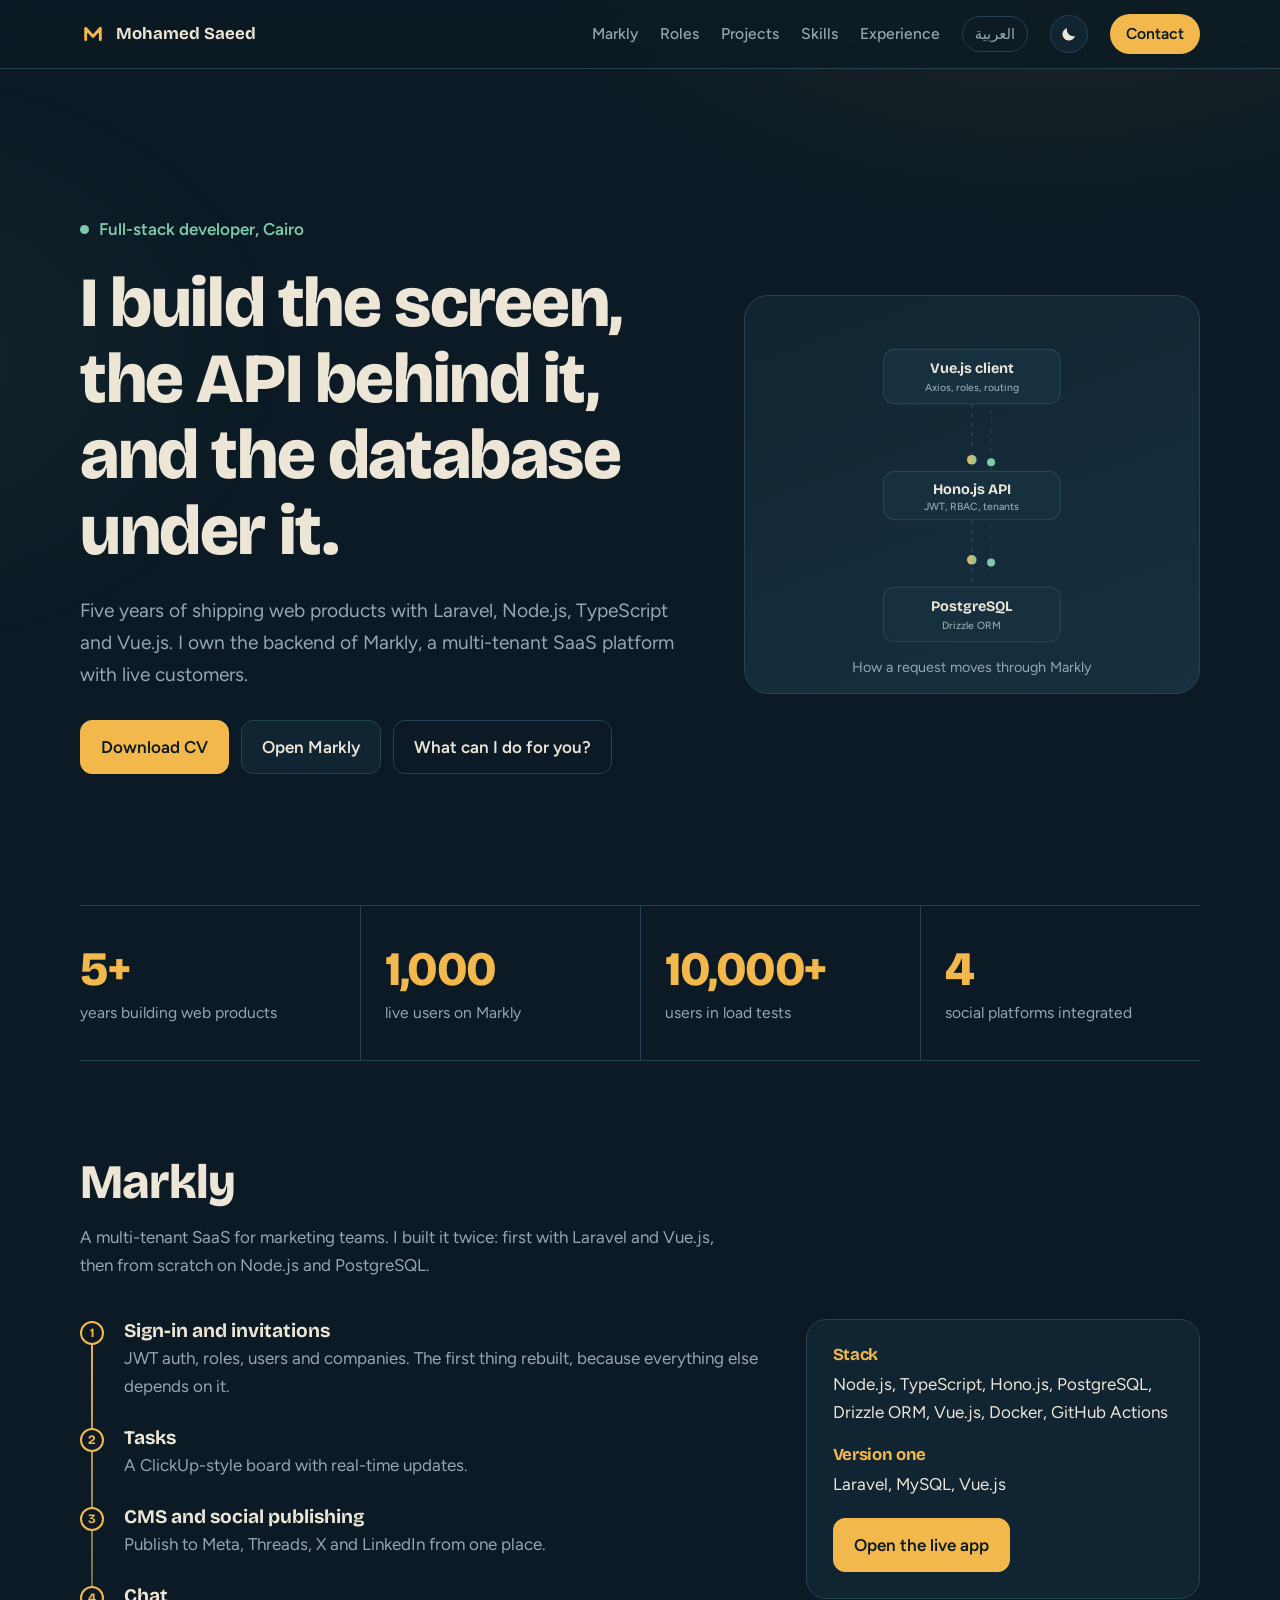
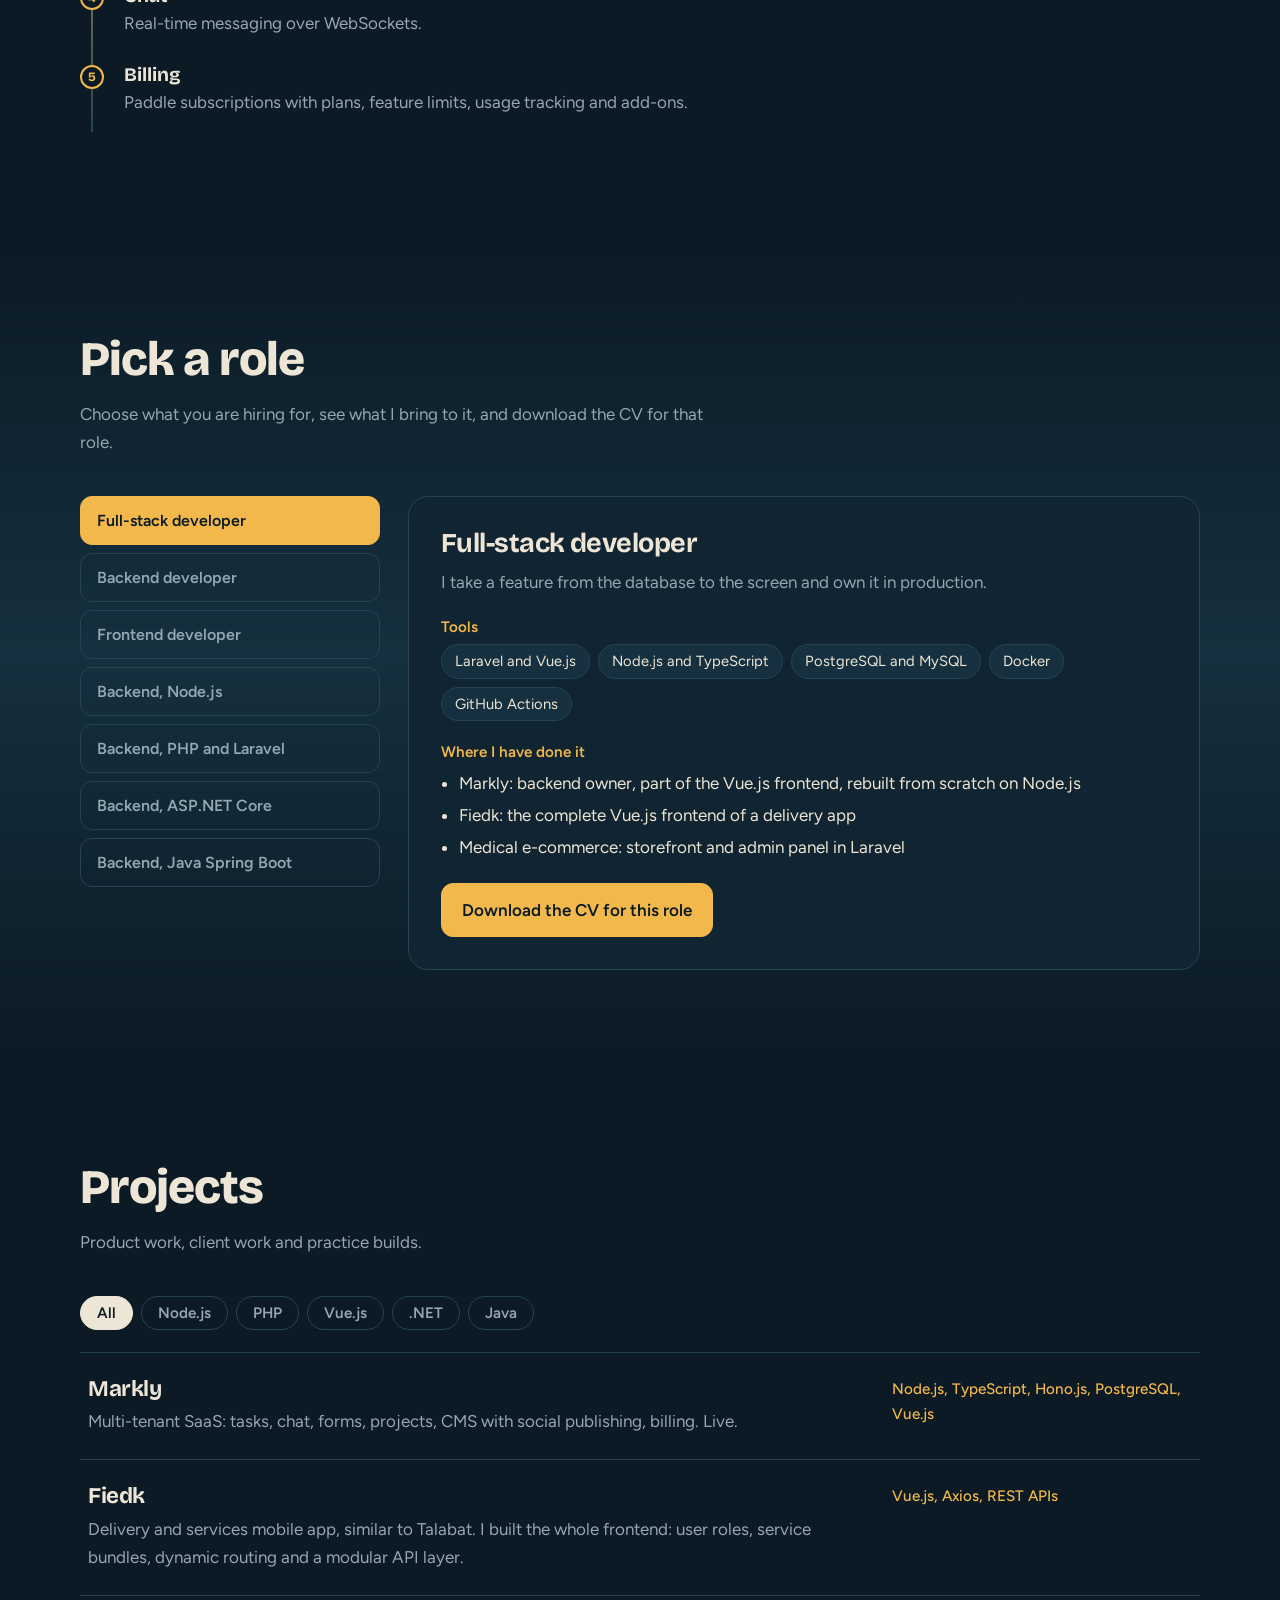
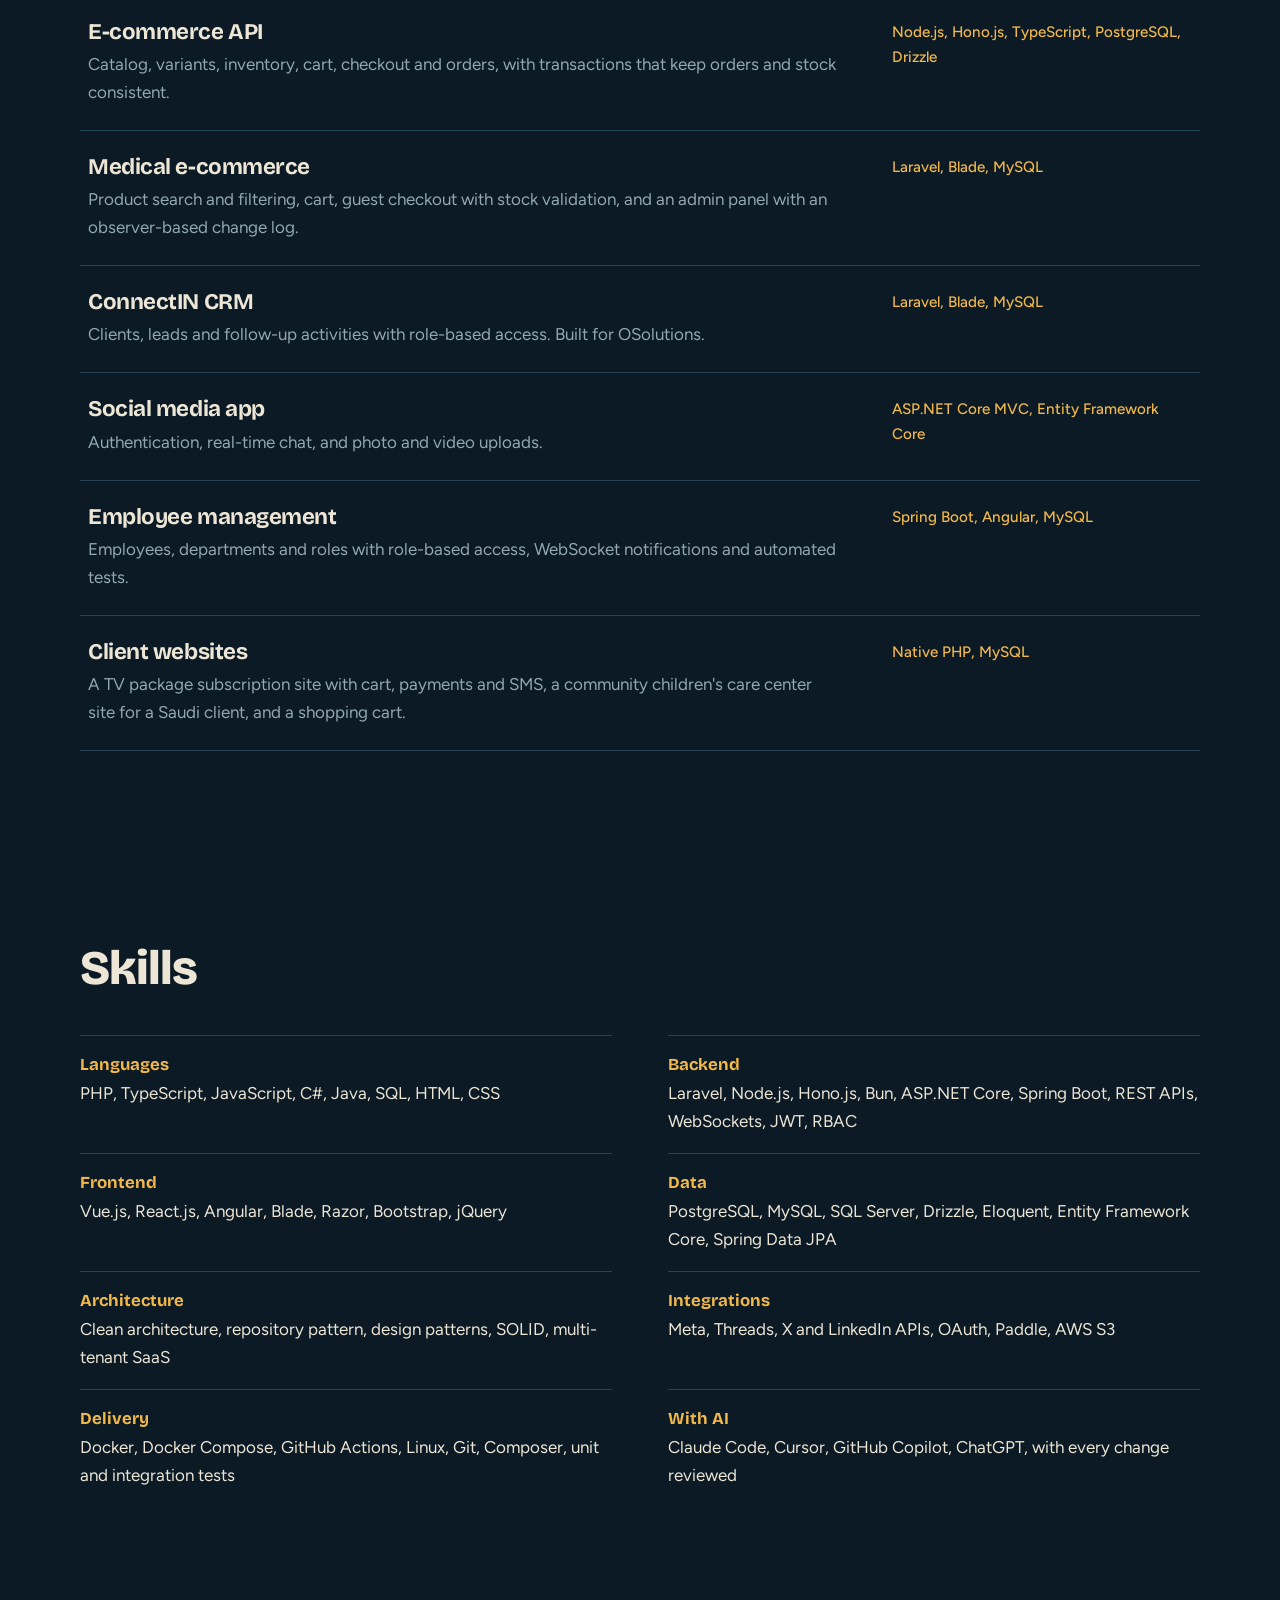
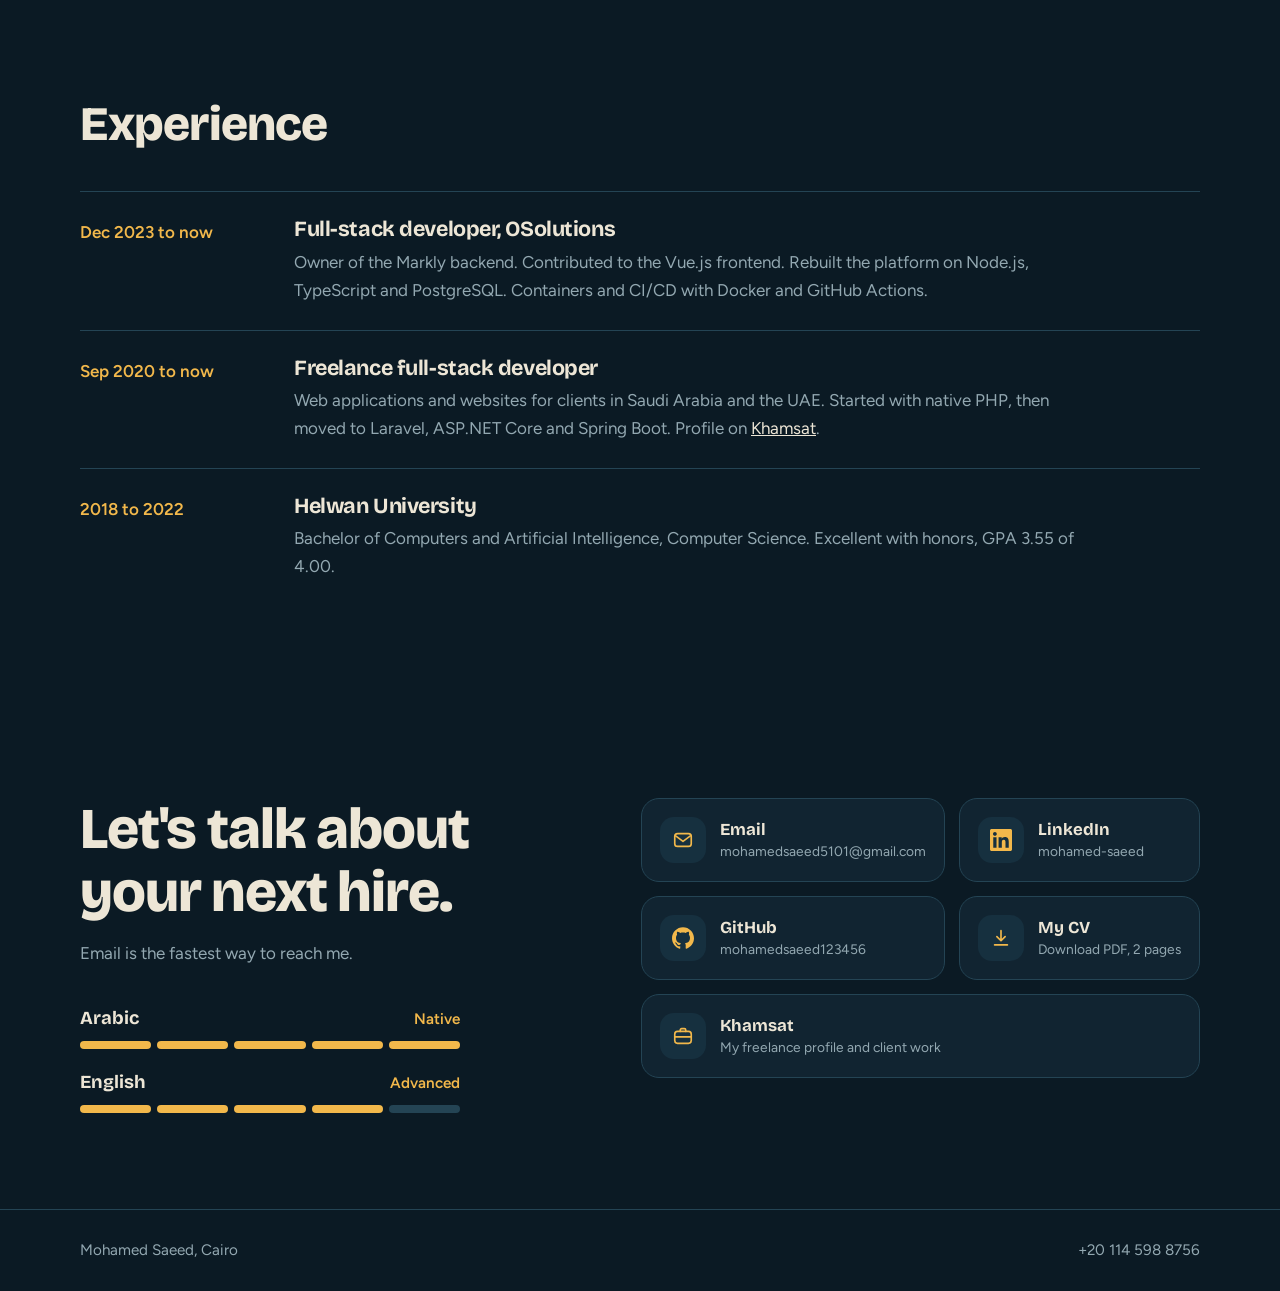
==== index.html @ f1521db2 "Portfolio v3: Arabic version and sectioned source" ====
<!DOCTYPE html>
<html lang="en" dir="ltr">
<head>
  <meta charset="utf-8">
  <meta name="viewport" content="width=device-width, initial-scale=1">
  <title>Mohamed Saeed | Full-Stack Developer</title>
  <meta name="description" content="Mohamed Saeed is a full-stack developer in Cairo building SaaS platforms and APIs with Laravel, Node.js, TypeScript, Vue.js, ASP.NET Core and Spring Boot.">
  <meta name="theme-color" content="#0B1A24">
  <link rel="canonical" href="https://mohamedsaeed123456.github.io/">
  <link rel="alternate" hreflang="en" href="https://mohamedsaeed123456.github.io/">
  <link rel="alternate" hreflang="ar" href="https://mohamedsaeed123456.github.io/ar/">
  <link rel="alternate" hreflang="x-default" href="https://mohamedsaeed123456.github.io/">
  <meta property="og:title" content="Mohamed Saeed | Full-Stack Developer">
  <meta property="og:description" content="Full-stack developer building SaaS platforms and APIs. Owner of the Markly backend.">
  <meta property="og:type" content="website">
  <meta property="og:url" content="https://mohamedsaeed123456.github.io/">
  <meta property="og:locale" content="en_US">
  <script>
    (function(){try{var t=localStorage.getItem('theme');if(t!=='light'&&t!=='dark'){t='dark'}document.documentElement.setAttribute('data-theme',t)}catch(e){document.documentElement.setAttribute('data-theme','dark')}})();
  </script>
  <link rel="icon" href="assets/favicon.svg" type="image/svg+xml">
  <link rel="preconnect" href="https://fonts.googleapis.com">
  <link rel="preconnect" href="https://fonts.gstatic.com" crossorigin>
  <link href="https://fonts.googleapis.com/css2?family=Bricolage+Grotesque:opsz,wght@12..96,500;12..96,700;12..96,800&amp;family=Figtree:wght@400;500;600&amp;display=swap" rel="stylesheet">
  <link rel="stylesheet" href="assets/site.css">
</head>
<body>
  <a class="skip" href="#main">Skip to content</a>
  <header class="bar">
    <a class="brand" href="#top" aria-label="Mohamed Saeed, home">
      <svg viewBox="0 0 64 64" width="26" height="26" aria-hidden="true"><path d="M14 46V18l18 20 18-20v28" fill="none" stroke="currentColor" stroke-width="7" stroke-linecap="round" stroke-linejoin="round"/></svg>
      <span>Mohamed Saeed</span>
    </a>
    <nav aria-label="Main">
      <a href="#markly">Markly</a>
      <a href="#roles">Roles</a>
      <a href="#projects">Projects</a>
      <a href="#skills">Skills</a>
      <a href="#experience">Experience</a>
      <a class="lang-switch" href="ar/" hreflang="ar" lang="ar" title="Read this page in Arabic">العربية</a>
      <button class="theme" id="theme" type="button" aria-label="Switch to light theme" title="Switch theme" data-label-light="Switch to light theme" data-label-dark="Switch to dark theme">
        <svg class="i-moon" viewBox="0 0 24 24" width="18" height="18" aria-hidden="true"><path d="M20 14.5A8.5 8.5 0 0 1 9.5 4 8.5 8.5 0 1 0 20 14.5z" fill="currentColor"/></svg>
        <svg class="i-sun" viewBox="0 0 24 24" width="18" height="18" aria-hidden="true"><circle cx="12" cy="12" r="4.2" fill="currentColor"/><g stroke="currentColor" stroke-width="2" stroke-linecap="round"><path d="M12 2.5v2.4M12 19.1v2.4M2.5 12h2.4M19.1 12h2.4M5.3 5.3l1.7 1.7M17 17l1.7 1.7M18.7 5.3L17 7M7 17l-1.7 1.7"/></g></svg>
      </button>
      <a class="pill" href="#contact">Contact</a>
    </nav>
  </header>
  <main id="main">
    <section class="hero" id="top">
      <div class="hero-copy">
        <p class="where">Full-stack developer, Cairo</p>
        <h1>I build the screen,<br>the API behind it,<br>and the database under it.</h1>
        <p class="lead">Five years of shipping web products with Laravel, Node.js, TypeScript and Vue.js. I own the backend of Markly, a multi-tenant SaaS platform with live customers.</p>
        <div class="actions">
          <a class="btn primary" href="Mohamed_Saeed.pdf" download>Download CV</a>
          <a class="btn" href="https://app.markly.digital/" target="_blank" rel="noopener">Open Markly</a>
          <a class="btn ghost" href="#roles">What can I do for you?</a>
        </div>
      </div>

      <figure class="flow" aria-label="Diagram: a Vue.js client sends a request to a Hono.js API, which queries PostgreSQL">
        <svg viewBox="0 0 520 420" aria-hidden="true" dir="ltr">
          <defs>
            <linearGradient id="g" x1="0" x2="1"><stop offset="0" stop-color="#F2B84B"/><stop offset="1" stop-color="#7FC8A9"/></linearGradient>
          </defs>
          <path id="p1" class="wire" d="M260 112 V196"/>
          <path id="p2" class="wire" d="M260 256 V340"/>
          <path id="p1b" class="wire wire-back" d="M284 196 V112"/>
          <path id="p2b" class="wire wire-back" d="M284 340 V256"/>

          <g class="node n1"><rect x="150" y="44" width="220" height="68" rx="14"/><text x="260" y="74" text-anchor="middle" class="t1">Vue.js client</text><text x="260" y="96" text-anchor="middle" class="t2">Axios, roles, routing</text></g>
          <g class="node n2"><rect x="150" y="196" width="220" height="60" rx="14"/><text x="260" y="224" text-anchor="middle" class="t1">Hono.js API</text><text x="260" y="244" text-anchor="middle" class="t2">JWT, RBAC, tenants</text></g>
          <g class="node n3"><rect x="150" y="340" width="220" height="68" rx="14"/><text x="260" y="370" text-anchor="middle" class="t1">PostgreSQL</text><text x="260" y="392" text-anchor="middle" class="t2">Drizzle ORM</text></g>

          <circle r="6" fill="url(#g)" class="pkt" opacity="0"><animateMotion dur="2.6s" repeatCount="indefinite" begin="0.4s"><mpath href="#p1"/></animateMotion><animate attributeName="opacity" values="0;1;1;0" keyTimes="0;0.12;0.88;1" dur="2.6s" begin="0.4s" repeatCount="indefinite"/></circle>
          <circle r="6" fill="url(#g)" class="pkt" opacity="0"><animateMotion dur="2.6s" repeatCount="indefinite" begin="1.0s"><mpath href="#p2"/></animateMotion><animate attributeName="opacity" values="0;1;1;0" keyTimes="0;0.12;0.88;1" dur="2.6s" begin="1.0s" repeatCount="indefinite"/></circle>
          <circle r="5" fill="#7FC8A9" class="pkt" opacity="0"><animateMotion dur="2.6s" repeatCount="indefinite" begin="1.6s"><mpath href="#p2b"/></animateMotion><animate attributeName="opacity" values="0;1;1;0" keyTimes="0;0.12;0.88;1" dur="2.6s" begin="1.6s" repeatCount="indefinite"/></circle>
          <circle r="5" fill="#7FC8A9" class="pkt" opacity="0"><animateMotion dur="2.6s" repeatCount="indefinite" begin="2.2s"><mpath href="#p1b"/></animateMotion><animate attributeName="opacity" values="0;1;1;0" keyTimes="0;0.12;0.88;1" dur="2.6s" begin="2.2s" repeatCount="indefinite"/></circle>
        </svg>
        <figcaption>How a request moves through Markly</figcaption>
      </figure>
    </section>
    <section class="numbers" aria-label="Key numbers">

      <div><b dir="ltr" data-count="5" data-suffix="+">5+</b><span>years building web products</span></div>

      <div><b dir="ltr" data-count="1000" data-suffix="">1,000</b><span>live users on Markly</span></div>

      <div><b dir="ltr" data-count="10000" data-suffix="+">10,000+</b><span>users in load tests</span></div>

      <div><b dir="ltr" data-count="4" data-suffix="">4</b><span>social platforms integrated</span></div>

    </section>
    <section class="markly" id="markly">
      <div class="sec-head">
        <h2>Markly</h2>
        <p>A multi-tenant SaaS for marketing teams. I built it twice: first with Laravel and Vue.js, then from scratch on Node.js and PostgreSQL.</p>
      </div>
      <div class="markly-grid">
        <ol class="steps">

          <li><strong>Sign-in and invitations</strong><span>JWT auth, roles, users and companies. The first thing rebuilt, because everything else depends on it.</span></li>

          <li><strong>Tasks</strong><span>A ClickUp-style board with real-time updates.</span></li>

          <li><strong>CMS and social publishing</strong><span>Publish to Meta, Threads, X and LinkedIn from one place.</span></li>

          <li><strong>Chat</strong><span>Real-time messaging over WebSockets.</span></li>

          <li><strong>Billing</strong><span>Paddle subscriptions with plans, feature limits, usage tracking and add-ons.</span></li>

        </ol>
        <aside class="stackbox">
          <h3>Stack</h3>
          <p>Node.js, TypeScript, Hono.js, PostgreSQL, Drizzle ORM, Vue.js, Docker, GitHub Actions</p>
          <h3>Version one</h3>
          <p>Laravel, MySQL, Vue.js</p>
          <a class="btn primary" href="https://app.markly.digital/" target="_blank" rel="noopener">Open the live app</a>
        </aside>
      </div>
    </section>
    <section class="roles" id="roles">
      <div class="sec-head">
        <h2>Pick a role</h2>
        <p>Choose what you are hiring for, see what I bring to it, and download the CV for that role.</p>
      </div>
      <div class="roles-ui">
        <div class="tablist" role="tablist" aria-label="Roles">

          <button role="tab" aria-selected="true" aria-controls="panel" id="t-full" data-role="full">Full-stack developer</button>

          <button role="tab" aria-selected="false" aria-controls="panel" id="t-backend" data-role="backend">Backend developer</button>

          <button role="tab" aria-selected="false" aria-controls="panel" id="t-frontend" data-role="frontend">Frontend developer</button>

          <button role="tab" aria-selected="false" aria-controls="panel" id="t-node" data-role="node">Backend, Node.js</button>

          <button role="tab" aria-selected="false" aria-controls="panel" id="t-php" data-role="php">Backend, PHP and Laravel</button>

          <button role="tab" aria-selected="false" aria-controls="panel" id="t-net" data-role="net">Backend, ASP.NET Core</button>

          <button role="tab" aria-selected="false" aria-controls="panel" id="t-java" data-role="java">Backend, Java Spring Boot</button>

        </div>
        <div class="panel" id="panel" role="tabpanel" aria-live="polite" tabindex="0"></div>
      </div>
      <script type="application/json" id="roles-data">{"labels": {"tools": "Tools", "proof_title": "Where I have done it", "download": "Download the CV for this role"}, "roles": {"full": {"title": "Full-stack developer", "sum": "I take a feature from the database to the screen and own it in production.", "tags": ["Laravel and Vue.js", "Node.js and TypeScript", "PostgreSQL and MySQL", "Docker", "GitHub Actions"], "proof": ["Markly: backend owner, part of the Vue.js frontend, rebuilt from scratch on Node.js", "Fiedk: the complete Vue.js frontend of a delivery app", "Medical e-commerce: storefront and admin panel in Laravel"], "href": "cv/Mohamed_Saeed_Full-Stack.pdf"}, "backend": {"title": "Backend developer", "sum": "APIs, databases and multi-tenant SaaS backends, with the stack chosen to fit the product.", "tags": ["Node.js and TypeScript", "Laravel", "ASP.NET Core", "Spring Boot", "PostgreSQL, MySQL, SQL Server", "JWT and RBAC", "Docker"], "proof": ["Markly: backend owner, first on Laravel and then rebuilt on Node.js and PostgreSQL", "E-commerce API: transactional checkout with consistent stock", "Integrations: Meta, Threads, X, LinkedIn and Paddle"], "note": "My production experience is in Laravel and Node.js. ASP.NET Core and Spring Boot come from freelance and personal projects.", "href": "cv/Mohamed_Saeed_Backend.pdf"}, "frontend": {"title": "Frontend developer", "sum": "Vue.js interfaces that talk to real APIs, with role-based routing and a clean API layer.", "tags": ["Vue.js", "JavaScript and TypeScript", "Axios", "React.js", "Angular", "HTML and CSS"], "proof": ["Fiedk: the entire frontend, with user roles, service bundles and dynamic routing", "Markly: frontend of several modules, complete frontend of others", "Vue.js course on Udemy"], "href": "cv/Mohamed_Saeed_Frontend.pdf"}, "node": {"title": "Backend developer, Node.js", "sum": "REST APIs and real-time services on Node.js, TypeScript and PostgreSQL, with tests and clean architecture.", "tags": ["Hono.js", "TypeScript", "PostgreSQL", "Drizzle ORM", "JWT and RBAC", "WebSockets"], "proof": ["Markly rebuild: auth, invitations, tasks, chat, CMS and billing", "E-commerce API: variants, inventory, checkout and transactional orders", "1,000 live users, load-tested with 10,000+"], "href": "cv/Mohamed_Saeed_Backend-NodeJS.pdf"}, "php": {"title": "Backend developer, PHP and Laravel", "sum": "Laravel applications, admin systems and billing, from my first native PHP sites to a multi-tenant SaaS.", "tags": ["Laravel", "Eloquent ORM", "MySQL", "Blade", "Composer", "Unit tests"], "proof": ["Markly version one: Laravel, MySQL and Vue.js", "ConnectIN CRM: clients, leads and follow-ups", "Client sites for Saudi Arabia and the UAE: cart, payments and SMS"], "href": "cv/Mohamed_Saeed_Backend-PHP-Laravel.pdf"}, "net": {"title": "Backend developer, ASP.NET Core", "sum": "ASP.NET Core applications with Entity Framework Core, authentication, roles and asynchronous processing.", "tags": ["ASP.NET Core MVC and Web API", "C#", "Entity Framework Core", "SQL Server", "LINQ"], "proof": ["Social media app: authentication, real-time chat and media uploads", "Freelance ASP.NET Core applications for clients"], "note": "My .NET work comes from freelance and personal projects. My production experience is in Laravel and Node.js.", "href": "cv/Mohamed_Saeed_Backend-DotNet.pdf"}, "java": {"title": "Backend developer, Java Spring Boot", "sum": "Spring Boot REST APIs with Spring Data JPA, role-based access, WebSockets and tests.", "tags": ["Java", "Spring Boot", "Spring Data JPA", "Hibernate", "MySQL", "JUnit"], "proof": ["Employee management in Spring Boot and Angular: roles, WebSocket notifications and tests", "Freelance Spring Boot applications for clients"], "note": "My Java work comes from freelance and personal projects. My production experience is in Laravel and Node.js.", "href": "cv/Mohamed_Saeed_Backend-Java.pdf"}}}</script>
    </section>
    <section class="work" id="projects">
      <div class="sec-head">
        <h2>Projects</h2>
        <p>Product work, client work and practice builds.</p>
      </div>
      <div class="filters" role="group" aria-label="Filter projects by technology">

        <button class="chip on" data-filter="all" aria-pressed="true"><bdi>All</bdi></button>

        <button class="chip" data-filter="node" aria-pressed="false"><bdi>Node.js</bdi></button>

        <button class="chip" data-filter="php" aria-pressed="false"><bdi>PHP</bdi></button>

        <button class="chip" data-filter="vue" aria-pressed="false"><bdi>Vue.js</bdi></button>

        <button class="chip" data-filter="net" aria-pressed="false"><bdi>.NET</bdi></button>

        <button class="chip" data-filter="java" aria-pressed="false"><bdi>Java</bdi></button>

      </div>
      <ul class="rows" id="rows">

        <li data-tags="node php vue"><div><h3>Markly</h3><p>Multi-tenant SaaS: tasks, chat, forms, projects, CMS with social publishing, billing. Live.</p></div><span class="tech" dir="ltr">Node.js, TypeScript, Hono.js, PostgreSQL, Vue.js</span></li>

        <li data-tags="vue"><div><h3>Fiedk</h3><p>Delivery and services mobile app, similar to Talabat. I built the whole frontend: user roles, service bundles, dynamic routing and a modular API layer.</p></div><span class="tech" dir="ltr">Vue.js, Axios, REST APIs</span></li>

        <li data-tags="node"><div><h3>E-commerce API</h3><p>Catalog, variants, inventory, cart, checkout and orders, with transactions that keep orders and stock consistent.</p></div><span class="tech" dir="ltr">Node.js, Hono.js, TypeScript, PostgreSQL, Drizzle</span></li>

        <li data-tags="php"><div><h3>Medical e-commerce</h3><p>Product search and filtering, cart, guest checkout with stock validation, and an admin panel with an observer-based change log.</p></div><span class="tech" dir="ltr">Laravel, Blade, MySQL</span></li>

        <li data-tags="php"><div><h3>ConnectIN CRM</h3><p>Clients, leads and follow-up activities with role-based access. Built for OSolutions.</p></div><span class="tech" dir="ltr">Laravel, Blade, MySQL</span></li>

        <li data-tags="net"><div><h3>Social media app</h3><p>Authentication, real-time chat, and photo and video uploads.</p></div><span class="tech" dir="ltr">ASP.NET Core MVC, Entity Framework Core</span></li>

        <li data-tags="java"><div><h3>Employee management</h3><p>Employees, departments and roles with role-based access, WebSocket notifications and automated tests.</p></div><span class="tech" dir="ltr">Spring Boot, Angular, MySQL</span></li>

        <li data-tags="php"><div><h3>Client websites</h3><p>A TV package subscription site with cart, payments and SMS, a community children&#x27;s care center site for a Saudi client, and a shopping cart.</p></div><span class="tech" dir="ltr">Native PHP, MySQL</span></li>

      </ul>
    </section>
    <section class="skills" id="skills">
      <div class="sec-head"><h2>Skills</h2></div>
      <dl>

        <div><dt>Languages</dt><dd>PHP, TypeScript, JavaScript, C#, Java, SQL, HTML, CSS</dd></div>

        <div><dt>Backend</dt><dd>Laravel, Node.js, Hono.js, Bun, ASP.NET Core, Spring Boot, REST APIs, WebSockets, JWT, RBAC</dd></div>

        <div><dt>Frontend</dt><dd>Vue.js, React.js, Angular, Blade, Razor, Bootstrap, jQuery</dd></div>

        <div><dt>Data</dt><dd>PostgreSQL, MySQL, SQL Server, Drizzle, Eloquent, Entity Framework Core, Spring Data JPA</dd></div>

        <div><dt>Architecture</dt><dd>Clean architecture, repository pattern, design patterns, SOLID, multi-tenant SaaS</dd></div>

        <div><dt>Integrations</dt><dd>Meta, Threads, X and LinkedIn APIs, OAuth, Paddle, AWS S3</dd></div>

        <div><dt>Delivery</dt><dd>Docker, Docker Compose, GitHub Actions, Linux, Git, Composer, unit and integration tests</dd></div>

        <div><dt>With AI</dt><dd>Claude Code, Cursor, GitHub Copilot, ChatGPT, with every change reviewed</dd></div>

      </dl>
    </section>
    <section class="path" id="experience">
      <div class="sec-head"><h2>Experience</h2></div>
      <ol class="timeline">

        <li><time>Dec 2023 to now</time><div><h3>Full-stack developer, OSolutions</h3><p>Owner of the Markly backend. Contributed to the Vue.js frontend. Rebuilt the platform on Node.js, TypeScript and PostgreSQL. Containers and CI/CD with Docker and GitHub Actions.</p></div></li>

        <li><time>Sep 2020 to now</time><div><h3>Freelance full-stack developer</h3><p>Web applications and websites for clients in Saudi Arabia and the UAE. Started with native PHP, then moved to Laravel, ASP.NET Core and Spring Boot. Profile on <a href="https://khamsat.com/user/mohamedsaeed1111" target="_blank" rel="noopener">Khamsat</a>.</p></div></li>

        <li><time>2018 to 2022</time><div><h3>Helwan University</h3><p>Bachelor of Computers and Artificial Intelligence, Computer Science. Excellent with honors, GPA 3.55 of 4.00.</p></div></li>

      </ol>
    </section>
    <section class="contact" id="contact">
      <div class="contact-grid">
        <div class="contact-intro">
          <h2>Let&#x27;s talk about your next hire.</h2>
          <p>Email is the fastest way to reach me.</p>
          <div class="langs" role="group" aria-label="Languages">

            <div class="lang">
              <div class="lang-top"><b>Arabic</b><span>Native</span></div>
              <div class="meter" role="img" aria-label="Arabic: native, 5 of 5"><i></i><i></i><i></i><i></i><i></i></div>
            </div>

            <div class="lang">
              <div class="lang-top"><b>English</b><span>Advanced</span></div>
              <div class="meter" role="img" aria-label="English: advanced, 4 of 5"><i></i><i></i><i></i><i></i><i class="off"></i></div>
            </div>

          </div>
        </div>
        <ul class="links">

          <li><a href="mailto:mohamedsaeed5101@gmail.com">
            <span class="ico"><svg viewBox="0 0 24 24" fill="none" stroke="currentColor" stroke-width="1.8" stroke-linecap="round" stroke-linejoin="round" aria-hidden="true"><rect x="3" y="5" width="18" height="14" rx="3"/><path d="m4 7.5 8 6 8-6"/></svg></span>
            <span class="txt"><b>Email</b><small>mohamedsaeed5101@gmail.com</small></span></a></li>

          <li><a href="https://www.linkedin.com/in/mohamed-saeed-37bb151a9/" target="_blank" rel="noopener">
            <span class="ico"><svg viewBox="0 0 24 24" fill="currentColor" aria-hidden="true"><path d="M20.447 20.452h-3.554v-5.569c0-1.328-.027-3.037-1.852-3.037-1.853 0-2.136 1.445-2.136 2.939v5.667H9.351V9h3.414v1.561h.046c.477-.9 1.637-1.85 3.37-1.85 3.601 0 4.267 2.37 4.267 5.455v6.286zM5.337 7.433c-1.144 0-2.063-.926-2.063-2.065 0-1.138.92-2.063 2.063-2.063 1.14 0 2.064.925 2.064 2.063 0 1.139-.925 2.065-2.064 2.065zm1.782 13.019H3.555V9h3.564v11.452zM22.225 0H1.771C.792 0 0 .774 0 1.729v20.542C0 23.227.792 24 1.771 24h20.451C23.2 24 24 23.227 24 22.271V1.729C24 .774 23.2 0 22.222 0h.003z"/></svg></span>
            <span class="txt"><b>LinkedIn</b><small>mohamed-saeed</small></span></a></li>

          <li><a href="https://github.com/mohamedsaeed123456" target="_blank" rel="noopener">
            <span class="ico"><svg viewBox="0 0 24 24" fill="currentColor" aria-hidden="true"><path d="M12 .297c-6.63 0-12 5.373-12 12 0 5.303 3.438 9.8 8.205 11.385.6.113.82-.258.82-.577 0-.285-.01-1.04-.015-2.04-3.338.724-4.042-1.61-4.042-1.61C4.422 18.07 3.633 17.7 3.633 17.7c-1.087-.744.084-.729.084-.729 1.205.084 1.838 1.236 1.838 1.236 1.07 1.835 2.809 1.305 3.495.998.108-.776.417-1.305.76-1.605-2.665-.3-5.466-1.332-5.466-5.93 0-1.31.465-2.38 1.235-3.22-.135-.303-.54-1.523.105-3.176 0 0 1.005-.322 3.3 1.23.96-.267 1.98-.399 3-.405 1.02.006 2.04.138 3 .405 2.28-1.552 3.285-1.23 3.285-1.23.645 1.653.24 2.873.12 3.176.765.84 1.23 1.91 1.23 3.22 0 4.61-2.805 5.625-5.475 5.92.42.36.81 1.096.81 2.22 0 1.606-.015 2.896-.015 3.286 0 .315.21.69.825.57C20.565 22.092 24 17.592 24 12.297c0-6.627-5.373-12-12-12"/></svg></span>
            <span class="txt"><b>GitHub</b><small>mohamedsaeed123456</small></span></a></li>

          <li><a href="Mohamed_Saeed.pdf" download>
            <span class="ico"><svg viewBox="0 0 24 24" fill="none" stroke="currentColor" stroke-width="1.8" stroke-linecap="round" stroke-linejoin="round" aria-hidden="true"><path d="M12 4v11m0 0 4.5-4.5M12 15l-4.5-4.5M5 19.5h14"/></svg></span>
            <span class="txt"><b>My CV</b><small>Download PDF, 2 pages</small></span></a></li>

          <li class="wide"><a href="https://khamsat.com/user/mohamedsaeed1111" target="_blank" rel="noopener">
            <span class="ico"><svg viewBox="0 0 24 24" fill="none" stroke="currentColor" stroke-width="1.8" stroke-linecap="round" stroke-linejoin="round" aria-hidden="true"><rect x="3" y="7" width="18" height="13" rx="3"/><path d="M9 7V5.5A1.5 1.5 0 0 1 10.5 4h3A1.5 1.5 0 0 1 15 5.5V7M3 13h18"/></svg></span>
            <span class="txt"><b>Khamsat</b><small>My freelance profile and client work</small></span></a></li>

        </ul>
      </div>
    </section>
  </main>
  <footer class="foot">
    <span>Mohamed Saeed, Cairo</span>
    <span dir="ltr">+20 114 598 8756</span>
    <span id="privacy-note" hidden>Visits are counted without cookies or personal data.</span>
  </footer>
  <script src="assets/config.js"></script>
  <script src="assets/site.js"></script>
</body>
</html>
---- assets/site.css ----
/* Generated by build.py from src/styles. Do not edit. */

/* ---- tokens.css ---- */
/* Design tokens. Palette: ink, panel, sand, saffron (the one accent), sage (status). */
:root {
  color-scheme: dark;

  --ink: #0B1A24;
  --panel: #112431;
  --panel-2: #16303f;
  --line: #244454;
  --sand: #EDE6D6;
  --mute: #93A8B1;
  --saffron: #F2B84B;
  --sage: #7FC8A9;

  --bar: rgba(11, 26, 36, .82);
  --wire-back: #1c3a4a;
  --glow-1: rgba(242, 184, 75, .10);
  --glow-2: rgba(127, 200, 169, .07);

  --font-display: "Bricolage Grotesque", "Segoe UI", system-ui, sans-serif;
  --font-body: "Figtree", "Segoe UI", system-ui, sans-serif;

  --width: 1120px;
  --gutter: max(20px, calc((100vw - var(--width)) / 2));
  --radius-s: 12px;
  --radius-m: 20px;
  --radius-l: 24px;
  --shift: 10px; /* direction-aware slide distance, flipped in rtl.css */
}

:root[data-theme="light"] {
  color-scheme: light;

  --ink: #F3F6F8;
  --panel: #FFFFFF;
  --panel-2: #E8EFF3;
  --line: #CFDCE4;
  --sand: #0E2230;
  --mute: #4F6B79;
  --saffron: #B36B00;
  --sage: #23795B;

  --bar: rgba(243, 246, 248, .85);
  --wire-back: #DCE6EC;
  --glow-1: rgba(179, 107, 0, .08);
  --glow-2: rgba(35, 121, 91, .06);
}

/* ---- base.css ---- */
*, *::before, *::after { box-sizing: border-box; }

html { scroll-behavior: smooth; scroll-padding-top: 84px; }

body {
  margin: 0;
  background: var(--ink);
  color: var(--sand);
  font: 400 1.0625rem/1.65 var(--font-body);
  -webkit-font-smoothing: antialiased;
  transition: background-color .3s, color .3s;
}

body::before {
  content: "";
  position: fixed;
  inset: 0;
  z-index: -1;
  pointer-events: none;
  background:
    radial-gradient(900px 500px at 82% -8%, var(--glow-1), transparent 60%),
    radial-gradient(700px 500px at -10% 40%, var(--glow-2), transparent 60%);
}

a { color: inherit; }
p { margin: 0; }

h1, h2, h3 {
  margin: 0;
  font-family: var(--font-display);
  line-height: 1.08;
  letter-spacing: -.02em;
}

:focus-visible {
  outline: 2px solid var(--saffron);
  outline-offset: 3px;
  border-radius: 6px;
}

section { padding: 96px var(--gutter); }

.sec-head { max-width: 640px; margin-block-end: 40px; }
.sec-head h2 { font-size: clamp(2rem, 4.2vw, 3rem); font-weight: 800; }
.sec-head p { color: var(--mute); margin-block-start: 14px; }

.skip {
  position: absolute;
  inset-inline-start: -999px;
  top: 8px;
  z-index: 50;
  padding: 8px 14px;
  border-radius: 8px;
  background: var(--saffron);
  color: var(--ink);
}
.skip:focus { inset-inline-start: 12px; }

/* ---- components/button.css ---- */
.actions { display: flex; flex-wrap: wrap; gap: 12px; margin-block-start: 30px; }

.btn {
  display: inline-flex;
  align-items: center;
  padding: 12px 20px;
  border: 1px solid var(--line);
  border-radius: var(--radius-s);
  background: var(--panel);
  font-weight: 600;
  text-decoration: none;
  transition: transform .2s, border-color .2s, background-color .2s, filter .2s;
}
.btn:hover { border-color: var(--saffron); transform: translateY(-2px); }

.btn--primary, .btn.primary { background: var(--saffron); border-color: var(--saffron); color: var(--ink); }
.btn--primary:hover, .btn.primary:hover { filter: brightness(1.08); }
.btn.ghost { background: transparent; }

/* ---- components/chip.css ---- */
.filters { display: flex; flex-wrap: wrap; gap: 8px; margin-block-end: 22px; }

.chip {
  padding: 7px 16px;
  border: 1px solid var(--line);
  border-radius: 999px;
  background: transparent;
  color: var(--mute);
  font: 600 .95rem var(--font-body);
  cursor: pointer;
  transition: color .2s, border-color .2s, background-color .2s;
}
.chip:hover { color: var(--sand); border-color: var(--mute); }
.chip.on { background: var(--sand); border-color: var(--sand); color: var(--ink); }

/* ---- components/theme-toggle.css ---- */
.theme {
  display: inline-flex;
  align-items: center;
  justify-content: center;
  width: 38px;
  height: 38px;
  border: 1px solid var(--line);
  border-radius: 50%;
  background: var(--panel);
  color: var(--sand);
  cursor: pointer;
  transition: border-color .2s, transform .3s, background-color .3s;
}
.theme:hover { border-color: var(--saffron); transform: rotate(18deg); }

.theme .i-sun { display: none; }
:root[data-theme="light"] .theme .i-sun { display: block; }
:root[data-theme="light"] .theme .i-moon { display: none; }

/* ---- components/tags.css ---- */
.tags { display: flex; flex-wrap: wrap; gap: 8px; margin-block-end: 22px; }

.tags span {
  padding: 4px 13px;
  border: 1px solid var(--line);
  border-radius: 999px;
  background: var(--panel-2);
  font-size: .92rem;
  transition: background-color .3s, border-color .3s;
}

/* ---- components/header.css ---- */
.bar {
  position: sticky;
  top: 0;
  z-index: 20;
  display: flex;
  align-items: center;
  justify-content: space-between;
  padding: 14px var(--gutter);
  border-block-end: 1px solid var(--line);
  background: var(--bar);
  backdrop-filter: blur(10px);
}

.brand {
  display: flex;
  align-items: center;
  gap: 10px;
  color: var(--saffron);
  font: 700 1.05rem var(--font-display);
  text-decoration: none;
}
.brand span { color: var(--sand); }

.bar nav { display: flex; align-items: center; gap: 22px; }
.bar nav a {
  color: var(--mute);
  font-weight: 500;
  font-size: .98rem;
  text-decoration: none;
  transition: color .2s;
}
.bar nav a:hover { color: var(--sand); }

.bar nav .lang-switch {
  padding: 5px 12px;
  border: 1px solid var(--line);
  border-radius: 999px;
  font-size: .92rem;
}
.bar nav .lang-switch:hover { border-color: var(--saffron); }

.bar nav .pill { padding: 7px 16px; border-radius: 999px; background: var(--saffron); color: var(--ink); font-weight: 600; }
.bar nav .pill:hover { color: var(--ink); filter: brightness(1.08); }

/* ---- sections/hero.css ---- */
.hero {
  display: grid;
  grid-template-columns: 1.15fr .85fr;
  gap: 48px;
  align-items: center;
  min-height: calc(100vh - 64px);
  padding-block: 72px 56px;
}

.where {
  display: flex;
  align-items: center;
  gap: 10px;
  margin-block-end: 22px;
  color: var(--sage);
  font-weight: 600;
}
.where::before {
  content: "";
  width: 9px;
  height: 9px;
  border-radius: 50%;
  background: var(--sage);
  box-shadow: 0 0 0 0 rgba(127, 200, 169, .6);
  animation: ping 2.4s infinite;
}

.hero h1 { font-size: clamp(2.5rem, 5.6vw, 4.4rem); font-weight: 800; }
.lead { max-width: 34em; margin-block-start: 26px; color: var(--mute); font-size: 1.2rem; }

.flow {
  margin: 0;
  padding: 18px 18px 14px;
  border: 1px solid var(--line);
  border-radius: var(--radius-l);
  background: linear-gradient(160deg, var(--panel), var(--panel-2));
}
.flow svg { display: block; width: 100%; height: auto; }
.flow figcaption { margin-block-start: 4px; color: var(--mute); font-size: .9rem; text-align: center; }

.wire { fill: none; stroke: var(--line); stroke-width: 2; stroke-dasharray: 5 7; }
.wire-back { stroke: var(--wire-back); }

.node rect { fill: var(--panel-2); stroke: var(--line); stroke-width: 1.5; transition: fill .3s, stroke .3s; }
.node .t1 { fill: var(--sand); font: 700 18px var(--font-display); }
.node .t2 { fill: var(--mute); font: 500 13px var(--font-body); }

/* ---- sections/numbers.css ---- */
.numbers {
  display: grid;
  grid-template-columns: repeat(4, 1fr);
  margin-inline: var(--gutter);
  padding: 0;
  border-block: 1px solid var(--line);
}
.numbers > div { padding: 34px 24px; border-inline-start: 1px solid var(--line); }
.numbers > div:first-child { padding-inline-start: 0; border-inline-start: 0; }

.numbers b {
  display: block;
  color: var(--saffron);
  font: 800 clamp(2rem, 4vw, 3rem) var(--font-display);
  letter-spacing: -.03em;
  text-align: start;
}
.numbers span { color: var(--mute); font-size: .98rem; }

/* ---- sections/markly.css ---- */
.markly-grid { display: grid; grid-template-columns: 1.4fr .8fr; gap: 36px; align-items: start; }

.steps { position: relative; margin: 0; padding: 0; list-style: none; counter-reset: step; }
.steps::before {
  content: "";
  position: absolute;
  inset-inline-start: 11px;
  top: 10px;
  bottom: 10px;
  width: 2px;
  background: linear-gradient(var(--saffron), var(--line));
}
.steps li { position: relative; padding: 0 0 26px; padding-inline-start: 44px; counter-increment: step; }
.steps li::before {
  content: counter(step);
  position: absolute;
  inset-inline-start: 0;
  top: 2px;
  width: 24px;
  height: 24px;
  border: 2px solid var(--saffron);
  border-radius: 50%;
  background: var(--ink);
  color: var(--saffron);
  font: 700 .8rem/20px var(--font-display);
  text-align: center;
}
.steps strong { display: block; margin-block-end: 2px; font: 700 1.2rem var(--font-display); }
.steps span { color: var(--mute); }

.stackbox {
  padding: 26px;
  border: 1px solid var(--line);
  border-radius: var(--radius-m);
  background: var(--panel);
  transition: background-color .3s, border-color .3s;
}
.stackbox h3 { margin-block-end: 6px; color: var(--saffron); font-size: 1.05rem; }
.stackbox p { margin-block-end: 20px; color: var(--sand); }

/* ---- sections/roles.css ---- */
.roles { background: linear-gradient(180deg, transparent, var(--panel-2), transparent); }
.roles-ui { display: grid; grid-template-columns: 300px 1fr; gap: 28px; }

.tablist { display: flex; flex-direction: column; gap: 8px; }
.tablist button {
  padding: 14px 16px;
  border: 1px solid var(--line);
  border-radius: var(--radius-s);
  background: transparent;
  color: var(--mute);
  font: 600 1rem var(--font-body);
  text-align: start;
  cursor: pointer;
  transition: color .2s, border-color .2s, background-color .2s;
}
.tablist button:hover { color: var(--sand); border-color: var(--mute); }
.tablist button[aria-selected="true"] { background: var(--saffron); border-color: var(--saffron); color: var(--ink); }

.panel {
  min-height: 320px;
  padding: 32px;
  border: 1px solid var(--line);
  border-radius: var(--radius-m);
  background: var(--panel);
  transition: background-color .3s, border-color .3s;
}
.panel h3 { margin-block-end: 10px; font-size: 1.7rem; }
.panel .sum { max-width: 36em; margin-block-end: 22px; color: var(--mute); }
.panel h4 { margin: 0 0 8px; color: var(--saffron); font: 600 .95rem var(--font-body); }
.proof { margin: 0; padding-inline-start: 18px; }
.proof li { margin-block: 4px; }
.panel .dl { margin-block-start: 22px; }
.panel .note { margin-block-start: 18px; color: var(--mute); font-size: .95rem; }

/* ---- sections/projects.css ---- */
.rows { margin: 0; padding: 0; list-style: none; border-block-start: 1px solid var(--line); }
.rows li {
  display: grid;
  grid-template-columns: 1fr 300px;
  gap: 28px;
  padding: 24px 8px;
  border-block-end: 1px solid var(--line);
  transition: background-color .25s, padding .25s;
}
.rows li:hover { padding-inline: 20px; background: var(--panel); }
.rows li[hidden] { display: none; }
.rows h3 { margin-block-end: 6px; font-size: 1.4rem; }
.rows p { max-width: 44em; color: var(--mute); }
.tech { align-self: start; color: var(--saffron); font-weight: 500; font-size: .95rem; text-align: start; }

/* ---- sections/skills.css ---- */
.skills dl { display: grid; grid-template-columns: repeat(2, 1fr); gap: 0 56px; margin: 0; }
.skills dl > div { padding-block: 18px; border-block-start: 1px solid var(--line); }
.skills dt { margin-block-end: 4px; color: var(--saffron); font: 700 1.05rem var(--font-display); }
.skills dd { margin: 0; }

/* ---- sections/experience.css ---- */
.timeline { margin: 0; padding: 0; list-style: none; }
.timeline li { display: grid; grid-template-columns: 190px 1fr; gap: 24px; padding-block: 26px; border-block-start: 1px solid var(--line); }
.timeline time { color: var(--saffron); font-weight: 600; }
.timeline h3 { margin-block-end: 6px; font-size: 1.35rem; }
.timeline p { max-width: 46em; color: var(--mute); }
.timeline a { color: var(--sand); }

/* ---- sections/contact.css ---- */
.contact-grid { display: grid; grid-template-columns: 1.05fr 1fr; gap: 56px; align-items: start; }
.contact h2 { font-size: clamp(2.2rem, 4.6vw, 3.6rem); font-weight: 800; }
.contact-intro > p { margin-block-start: 16px; color: var(--mute); }

.langs { display: grid; gap: 22px; max-width: 380px; margin-block-start: 40px; }
.lang-top { display: flex; align-items: baseline; justify-content: space-between; margin-block-end: 9px; }
.lang-top b { font: 700 1.15rem var(--font-display); }
.lang-top span { color: var(--saffron); font-weight: 600; font-size: .95rem; }

.meter { display: grid; grid-template-columns: repeat(5, 1fr); gap: 6px; }
.meter i { height: 8px; border-radius: 99px; background: var(--saffron); transform-origin: left center; }
.meter i.off { background: var(--line); }

.links { display: grid; grid-template-columns: 1fr 1fr; gap: 14px; margin: 0; padding: 0; list-style: none; }
.links .wide { grid-column: 1 / -1; }
.links a {
  display: flex;
  align-items: center;
  gap: 14px;
  height: 100%;
  padding: 18px;
  border: 1px solid var(--line);
  border-radius: 18px;
  background: var(--panel);
  text-decoration: none;
  transition: transform .25s, border-color .25s, background-color .25s;
}
.links a:hover { transform: translateY(-4px); border-color: var(--saffron); }

.ico {
  flex: none;
  display: grid;
  place-items: center;
  width: 46px;
  height: 46px;
  border-radius: 14px;
  background: var(--panel-2);
  color: var(--saffron);
  transition: background-color .25s, color .25s;
}
.ico svg { width: 22px; height: 22px; }
.links a:hover .ico { background: var(--saffron); color: var(--ink); }

.txt { display: flex; flex-direction: column; min-width: 0; }
.txt b { font: 700 1.05rem var(--font-display); }
.txt small { overflow: hidden; color: var(--mute); font-size: .86rem; text-overflow: ellipsis; white-space: nowrap; }

/* ---- sections/footer.css ---- */
.foot {
  display: flex;
  flex-wrap: wrap;
  justify-content: space-between;
  gap: 16px;
  padding: 28px var(--gutter);
  border-block-start: 1px solid var(--line);
  color: var(--mute);
  font-size: .95rem;
}
#privacy-note[hidden] { display: none; }

/* ---- rtl.css ---- */
/* Arabic and right-to-left adjustments. Layout itself uses logical properties,
   so this file only covers typography and the few physical-direction cases. */
:root[lang="ar"] {
  --font-display: "Cairo", "Segoe UI", Tahoma, system-ui, sans-serif;
  --font-body: "IBM Plex Sans Arabic", "Segoe UI", Tahoma, system-ui, sans-serif;
}

:root[dir="rtl"] { --shift: -10px; }

/* Negative tracking breaks Arabic letter joins; headings also need more line height. */
:root[lang="ar"] h1,
:root[lang="ar"] h2,
:root[lang="ar"] h3,
:root[lang="ar"] .numbers b { letter-spacing: 0; line-height: 1.35; }
:root[lang="ar"] h1 { line-height: 1.3; }
:root[lang="ar"] body { line-height: 1.85; }
:root[lang="ar"] .lead { font-size: 1.15rem; }

[dir="rtl"] .meter i { transform-origin: right center; }
[dir="rtl"] .rows li:hover { padding-inline: 20px; }

/* Keep English tech names and numbers reading left to right inside Arabic lines. */
[dir="rtl"] .tech,
[dir="rtl"] .numbers b { direction: ltr; unicode-bidi: isolate; }
[dir="rtl"] .tech { text-align: right; }
[dir="rtl"] .numbers b { text-align: right; }
[dir="rtl"] .node .t1,
[dir="rtl"] .node .t2 { font-family: var(--font-body); }

/* ---- motion.css ---- */
/* Animation lives here so reduced-motion handling stays in one place. */
@keyframes ping {
  70% { box-shadow: 0 0 0 10px rgba(127, 200, 169, 0); }
  100% { box-shadow: 0 0 0 0 rgba(127, 200, 169, 0); }
}
@keyframes rise { from { opacity: 0; transform: translateY(16px); } to { opacity: 1; transform: none; } }
@keyframes dash { to { stroke-dashoffset: -24; } }
@keyframes glow { 0%, 100% { stroke: var(--line); } 12%, 24% { stroke: var(--saffron); } }
@keyframes swap { from { opacity: 0; transform: translateX(var(--shift)); } to { opacity: 1; transform: none; } }

.hero-copy > * { animation: rise .8s cubic-bezier(.2, .7, .2, 1) both; }
.hero-copy > :nth-child(2) { animation-delay: .08s; }
.hero-copy > :nth-child(3) { animation-delay: .2s; }
.hero-copy > :nth-child(4) { animation-delay: .32s; }

.wire { animation: dash 1.4s linear infinite; }
.n1 rect { animation: glow 5.2s ease-in-out 0s infinite; }
.n2 rect { animation: glow 5.2s ease-in-out 1.3s infinite; }
.n3 rect { animation: glow 5.2s ease-in-out 2.6s infinite; }

.panel.swap { animation: swap .35s ease both; }

.meter i {
  transition: transform .5s cubic-bezier(.2, .7, .2, 1), opacity .4s;
}
.meter i:nth-child(2) { transition-delay: .08s; }
.meter i:nth-child(3) { transition-delay: .16s; }
.meter i:nth-child(4) { transition-delay: .24s; }
.meter i:nth-child(5) { transition-delay: .32s; }
.meter.ready:not(.in) i { transform: scaleX(0); opacity: 0; }

@media (prefers-reduced-motion: reduce) {
  *, *::before, *::after {
    animation: none !important;
    transition: none !important;
    scroll-behavior: auto !important;
  }
}

/* ---- responsive.css ---- */
@media (max-width: 900px) {
  .hero { grid-template-columns: 1fr; min-height: 0; }
  .markly-grid, .roles-ui { grid-template-columns: 1fr; }
  .tablist { flex-direction: row; flex-wrap: wrap; }

  .numbers { grid-template-columns: repeat(2, 1fr); }
  .numbers > div:nth-child(3) { padding-inline-start: 0; border-inline-start: 0; }
  .numbers > div:nth-child(n+3) { border-block-start: 1px solid var(--line); }

  .rows li { grid-template-columns: 1fr; gap: 8px; }
  .skills dl { grid-template-columns: 1fr; }
  .timeline li { grid-template-columns: 1fr; gap: 6px; }
  .contact-grid { grid-template-columns: 1fr; gap: 36px; }
  .bar nav a:not(.pill):not(.lang-switch) { display: none; }
}

@media (max-width: 520px) {
  .links { grid-template-columns: 1fr; }
  .bar nav { gap: 12px; }
}
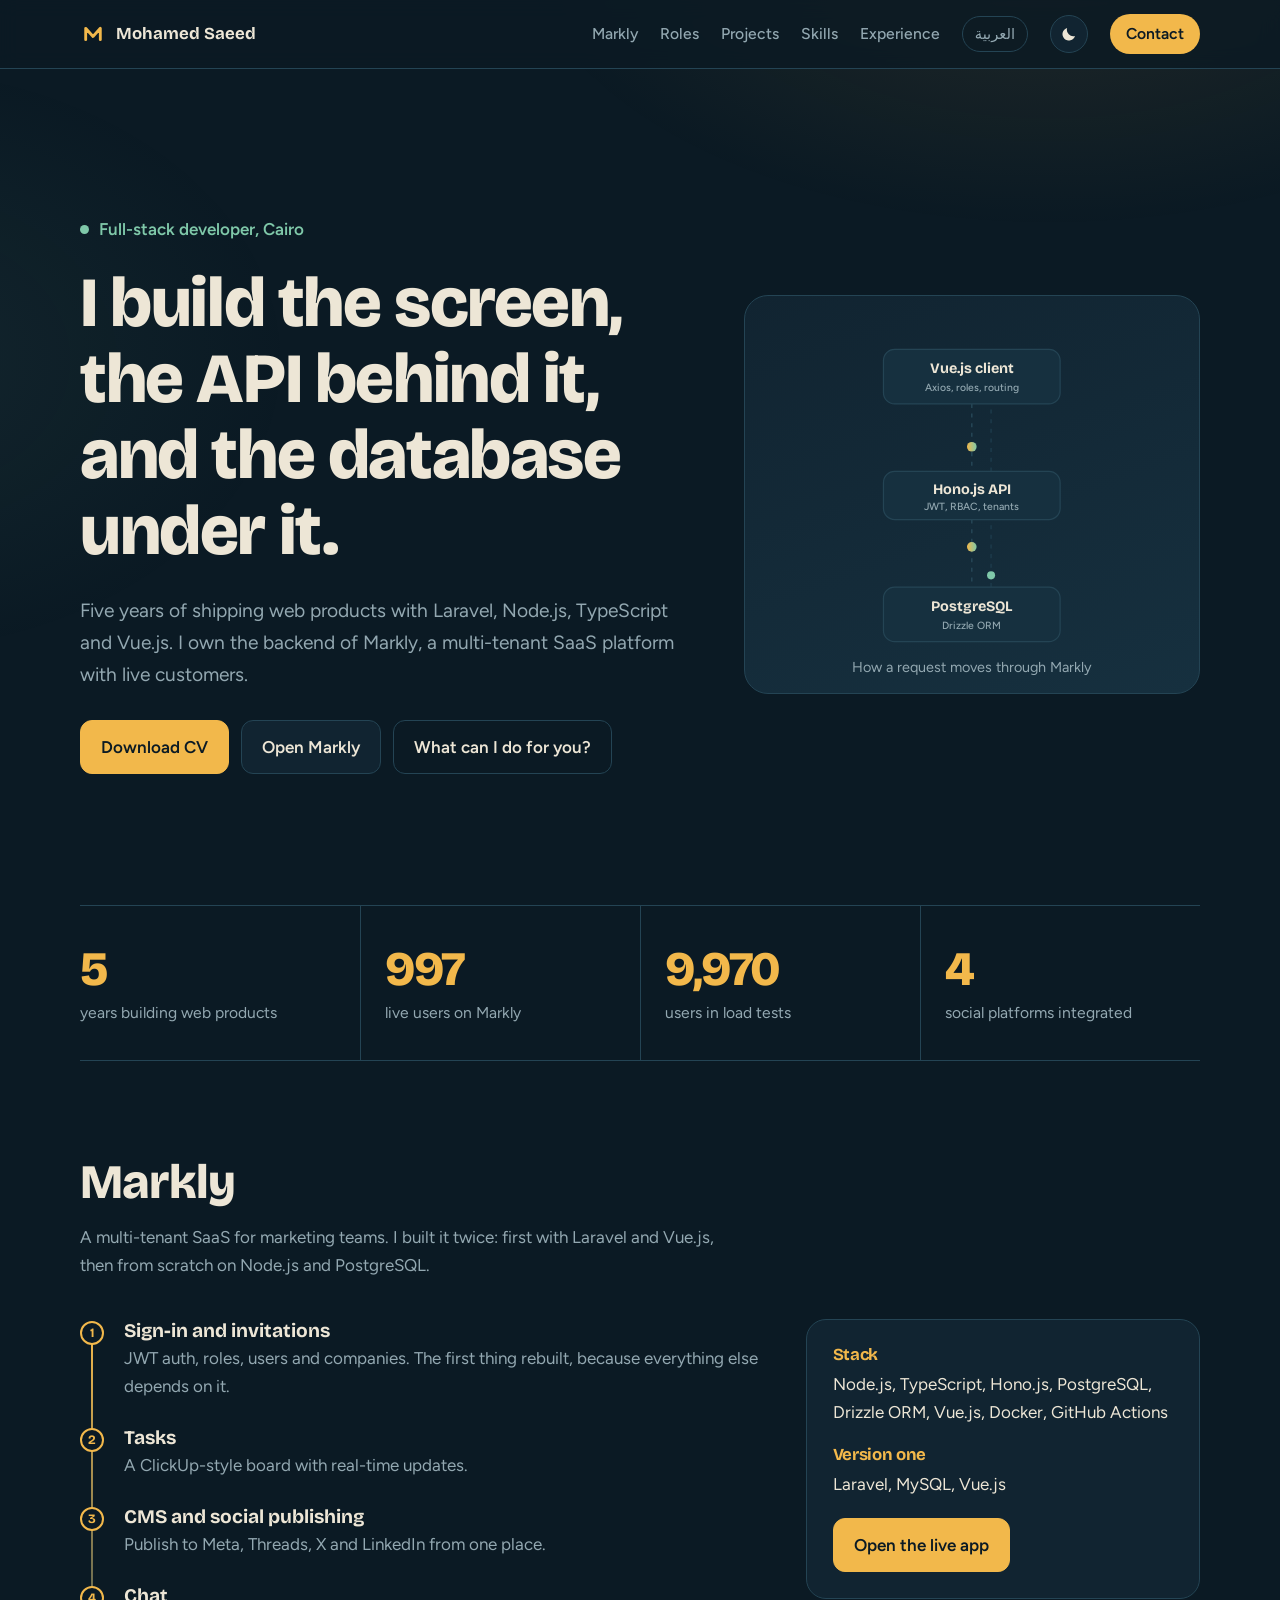
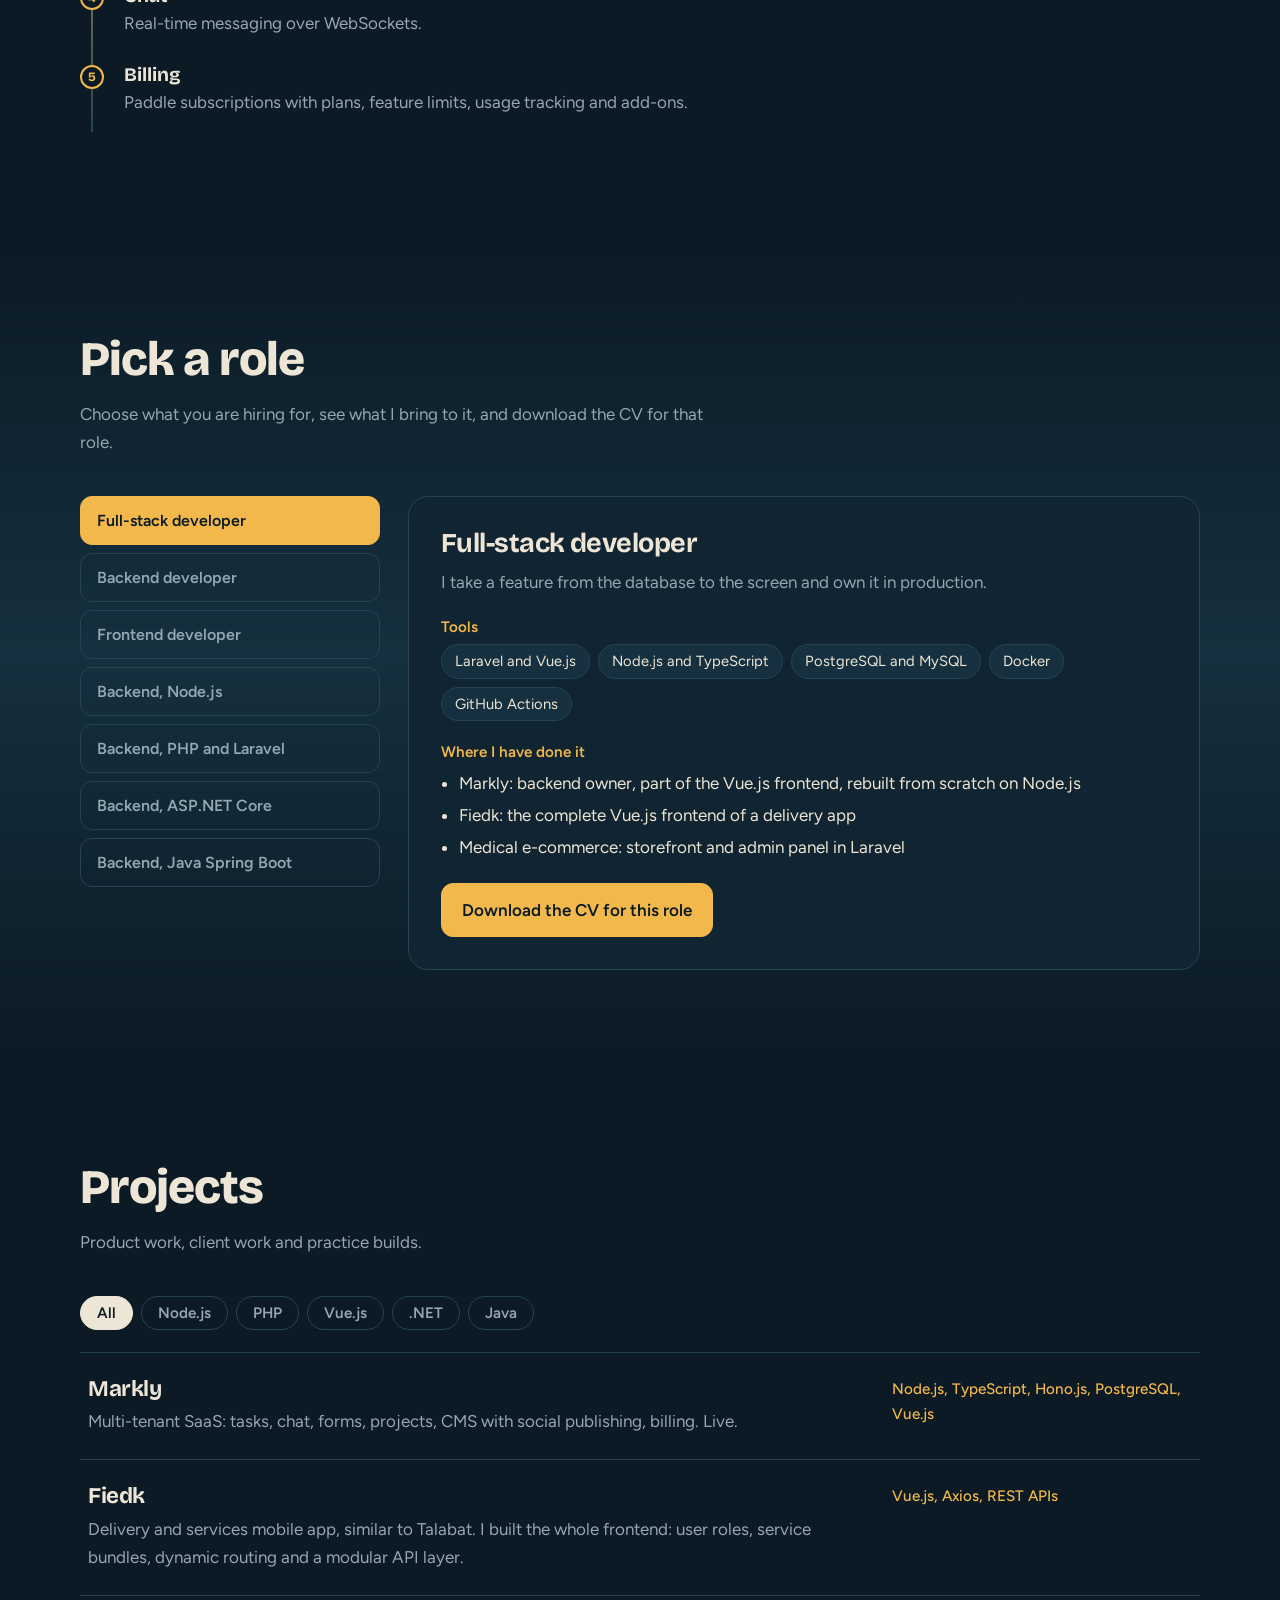
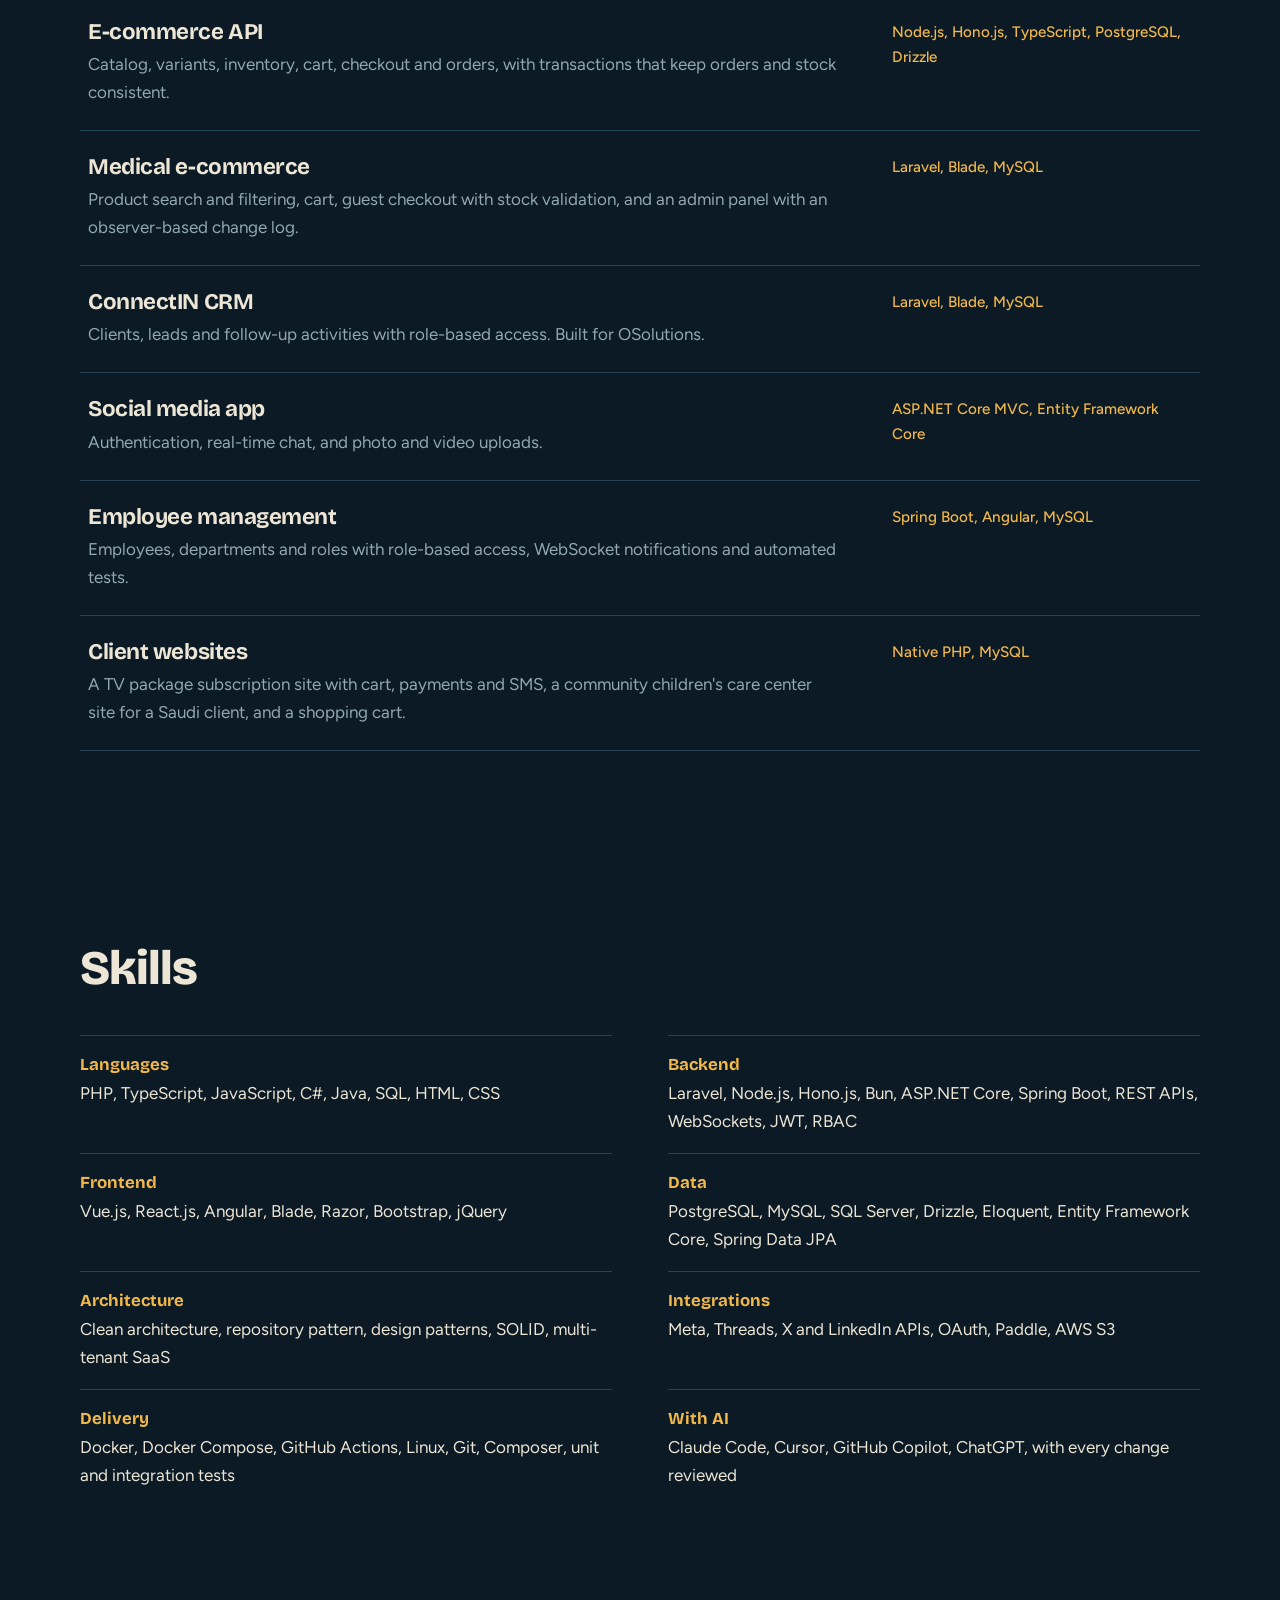
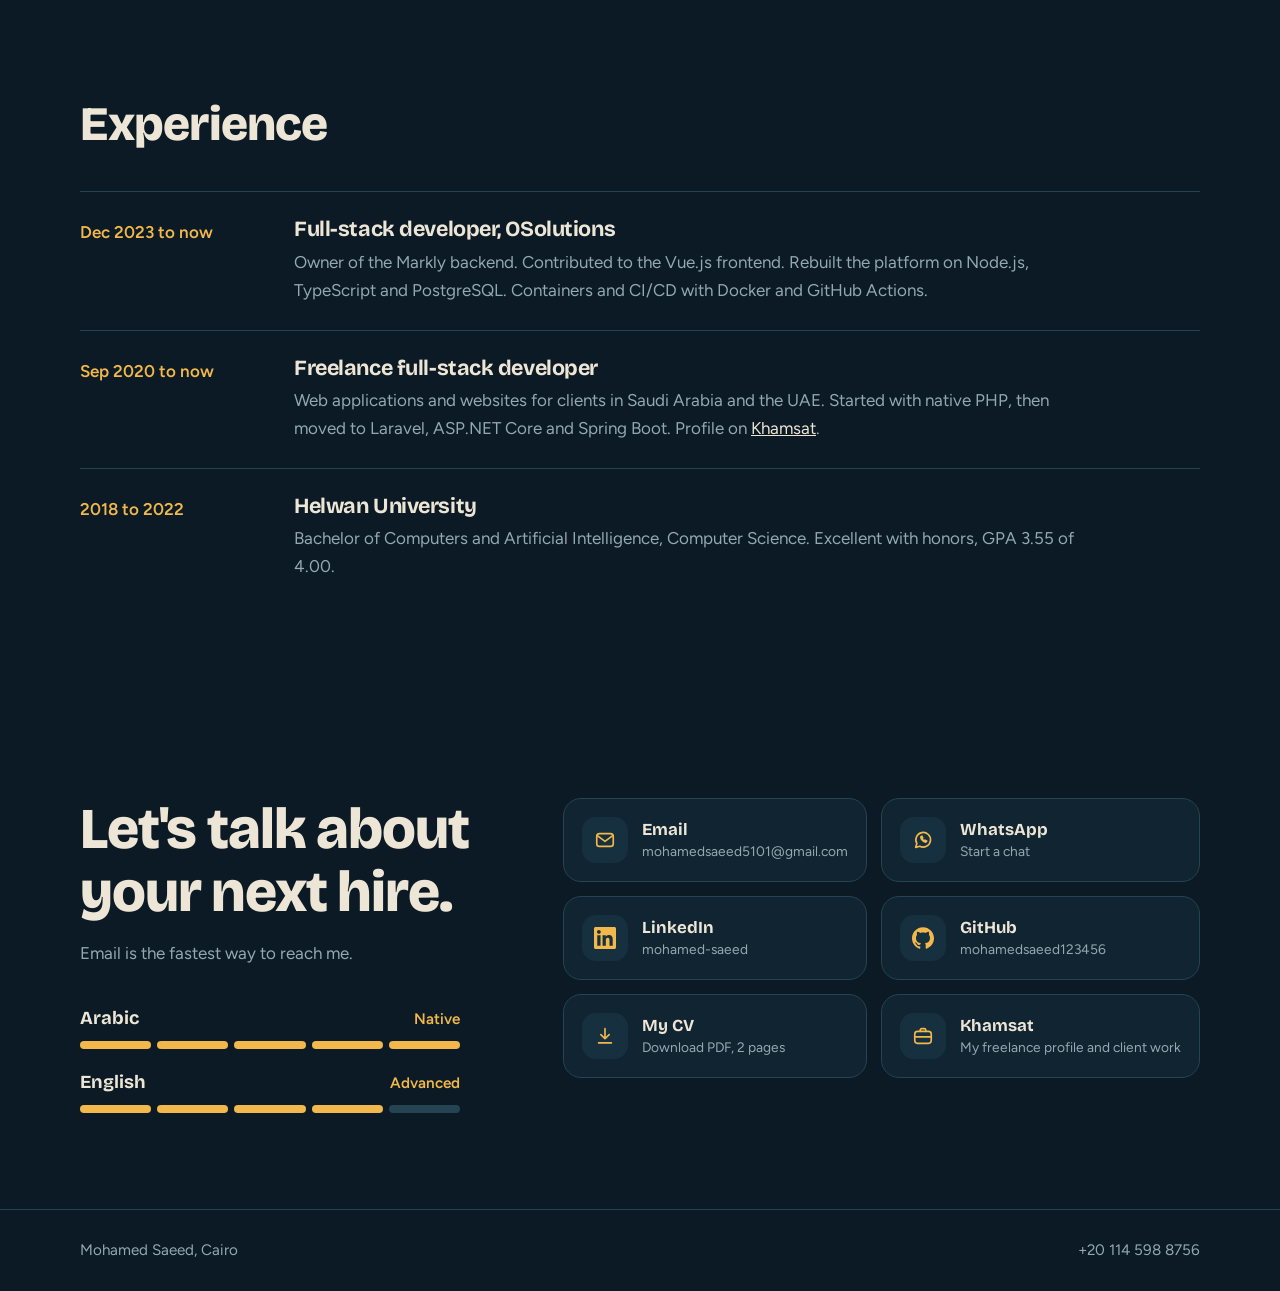
==== commit ba09f6fc: "change index arand en" ====
--- a/index.html
+++ b/index.html
@@ -245,6 +245,10 @@
             <span class="ico"><svg viewBox="0 0 24 24" fill="none" stroke="currentColor" stroke-width="1.8" stroke-linecap="round" stroke-linejoin="round" aria-hidden="true"><rect x="3" y="5" width="18" height="14" rx="3"/><path d="m4 7.5 8 6 8-6"/></svg></span>
             <span class="txt"><b>Email</b><small>mohamedsaeed5101@gmail.com</small></span></a></li>
 
+          <li><a href="https://wa.me/201145988756" target="_blank" rel="noopener">
+            <span class="ico"><svg viewBox="0 0 24 24" fill="none" stroke="currentColor" stroke-width="1.8" stroke-linecap="round" stroke-linejoin="round" aria-hidden="true"><path d="M4 20l1.3-4.2A8 8 0 1 1 8.4 18.8L4 20z"/><path d="M9.6 8.9c.3 2.5 2.8 5 5.4 5.4l1.1-1.2-1.9-.9-.9.7c-.9-.4-1.9-1.4-2.3-2.3l.7-.9-.9-1.9-1.2 1.1z"/></svg></span>
+            <span class="txt"><b>WhatsApp</b><small>Start a chat</small></span></a></li>
+
           <li><a href="https://www.linkedin.com/in/mohamed-saeed-37bb151a9/" target="_blank" rel="noopener">
             <span class="ico"><svg viewBox="0 0 24 24" fill="currentColor" aria-hidden="true"><path d="M20.447 20.452h-3.554v-5.569c0-1.328-.027-3.037-1.852-3.037-1.853 0-2.136 1.445-2.136 2.939v5.667H9.351V9h3.414v1.561h.046c.477-.9 1.637-1.85 3.37-1.85 3.601 0 4.267 2.37 4.267 5.455v6.286zM5.337 7.433c-1.144 0-2.063-.926-2.063-2.065 0-1.138.92-2.063 2.063-2.063 1.14 0 2.064.925 2.064 2.063 0 1.139-.925 2.065-2.064 2.065zm1.782 13.019H3.555V9h3.564v11.452zM22.225 0H1.771C.792 0 0 .774 0 1.729v20.542C0 23.227.792 24 1.771 24h20.451C23.2 24 24 23.227 24 22.271V1.729C24 .774 23.2 0 22.222 0h.003z"/></svg></span>
             <span class="txt"><b>LinkedIn</b><small>mohamed-saeed</small></span></a></li>
@@ -257,7 +261,7 @@
             <span class="ico"><svg viewBox="0 0 24 24" fill="none" stroke="currentColor" stroke-width="1.8" stroke-linecap="round" stroke-linejoin="round" aria-hidden="true"><path d="M12 4v11m0 0 4.5-4.5M12 15l-4.5-4.5M5 19.5h14"/></svg></span>
             <span class="txt"><b>My CV</b><small>Download PDF, 2 pages</small></span></a></li>
 
-          <li class="wide"><a href="https://khamsat.com/user/mohamedsaeed1111" target="_blank" rel="noopener">
+          <li><a href="https://khamsat.com/user/mohamedsaeed1111" target="_blank" rel="noopener">
             <span class="ico"><svg viewBox="0 0 24 24" fill="none" stroke="currentColor" stroke-width="1.8" stroke-linecap="round" stroke-linejoin="round" aria-hidden="true"><rect x="3" y="7" width="18" height="13" rx="3"/><path d="M9 7V5.5A1.5 1.5 0 0 1 10.5 4h3A1.5 1.5 0 0 1 15 5.5V7M3 13h18"/></svg></span>
             <span class="txt"><b>Khamsat</b><small>My freelance profile and client work</small></span></a></li>
 
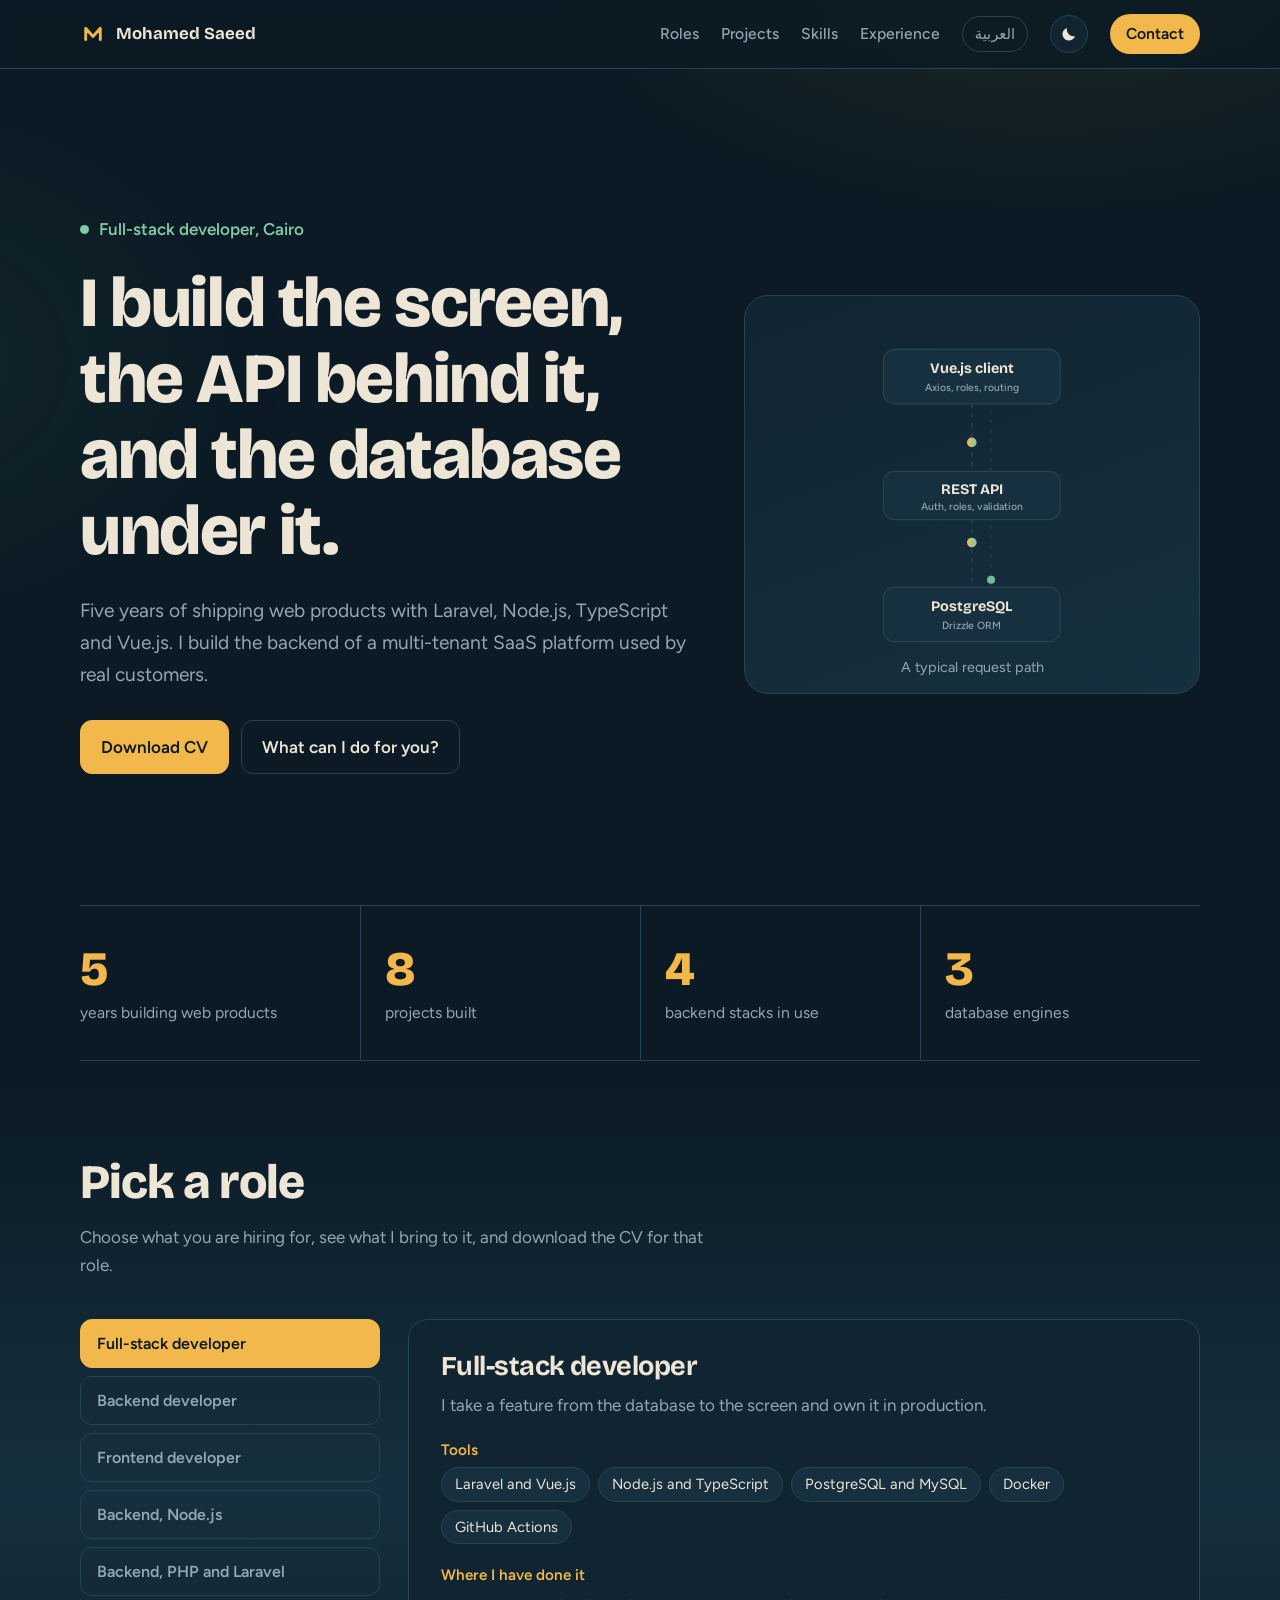
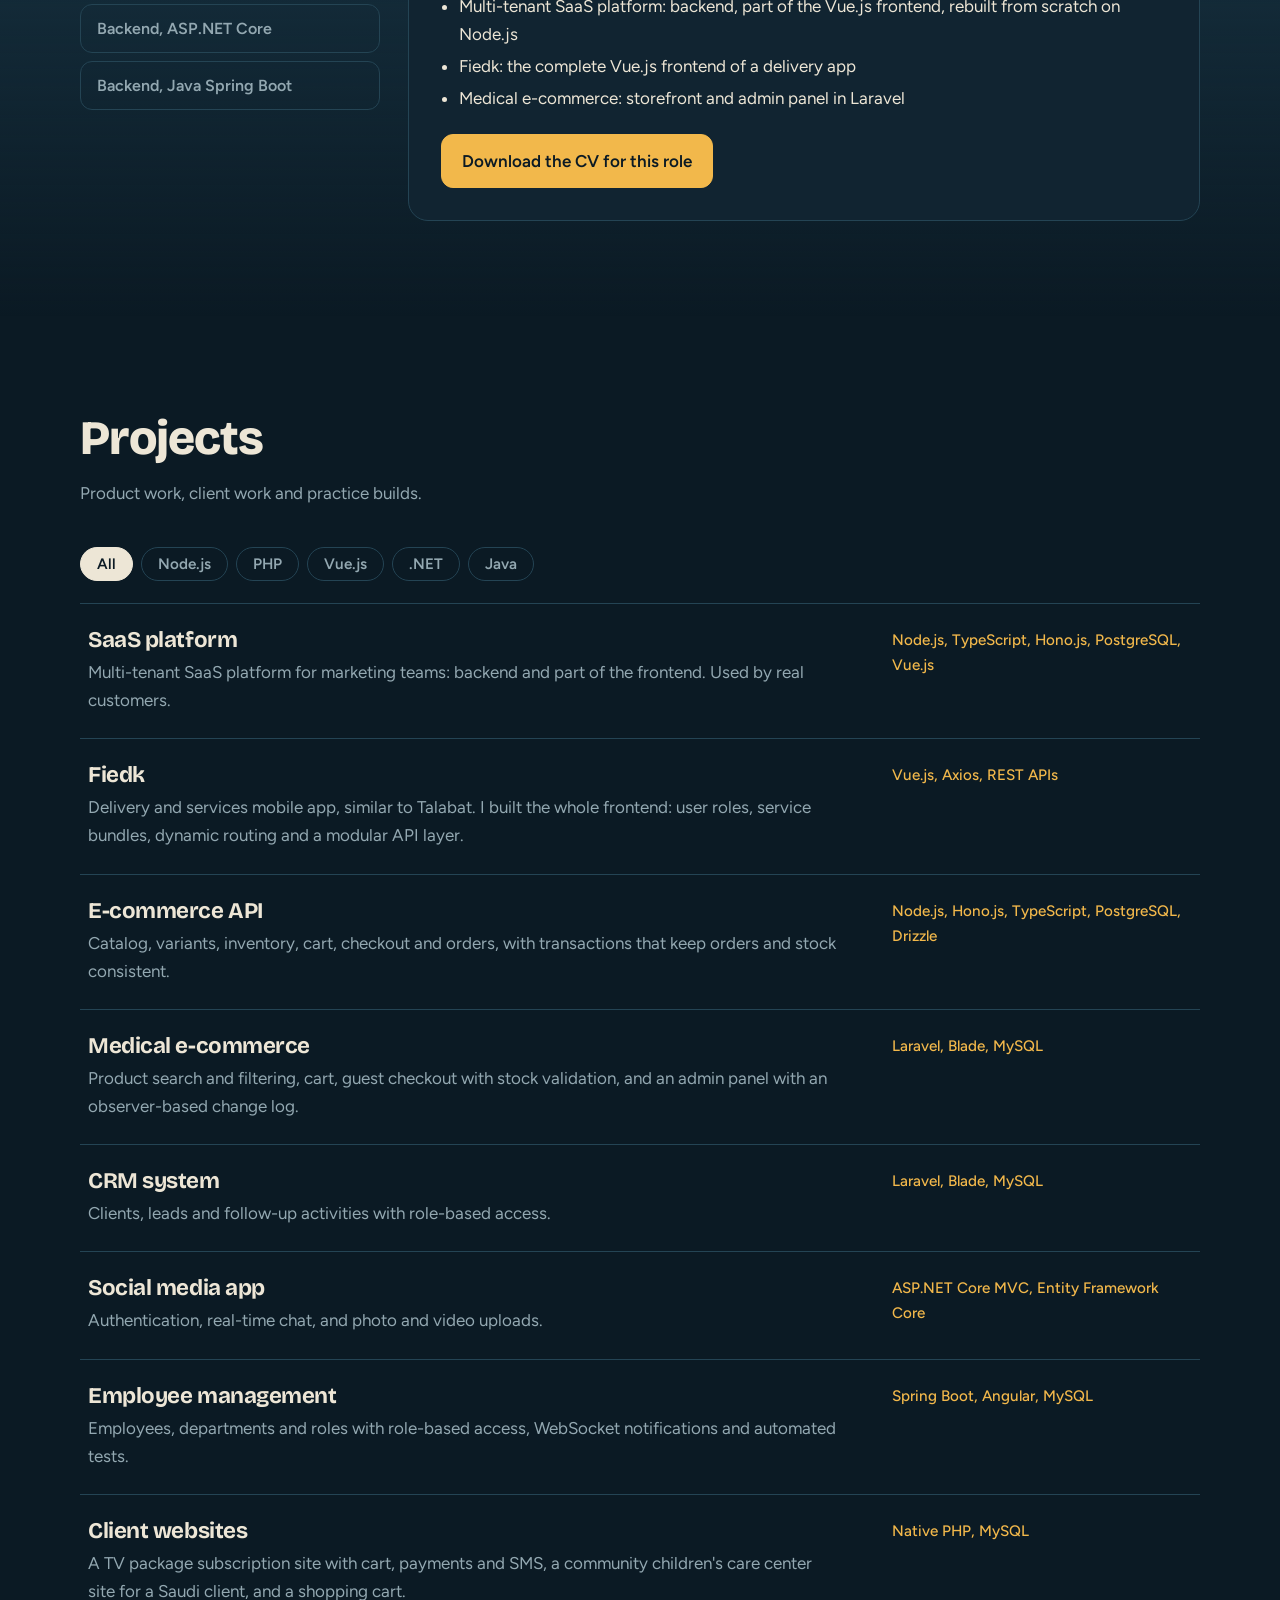
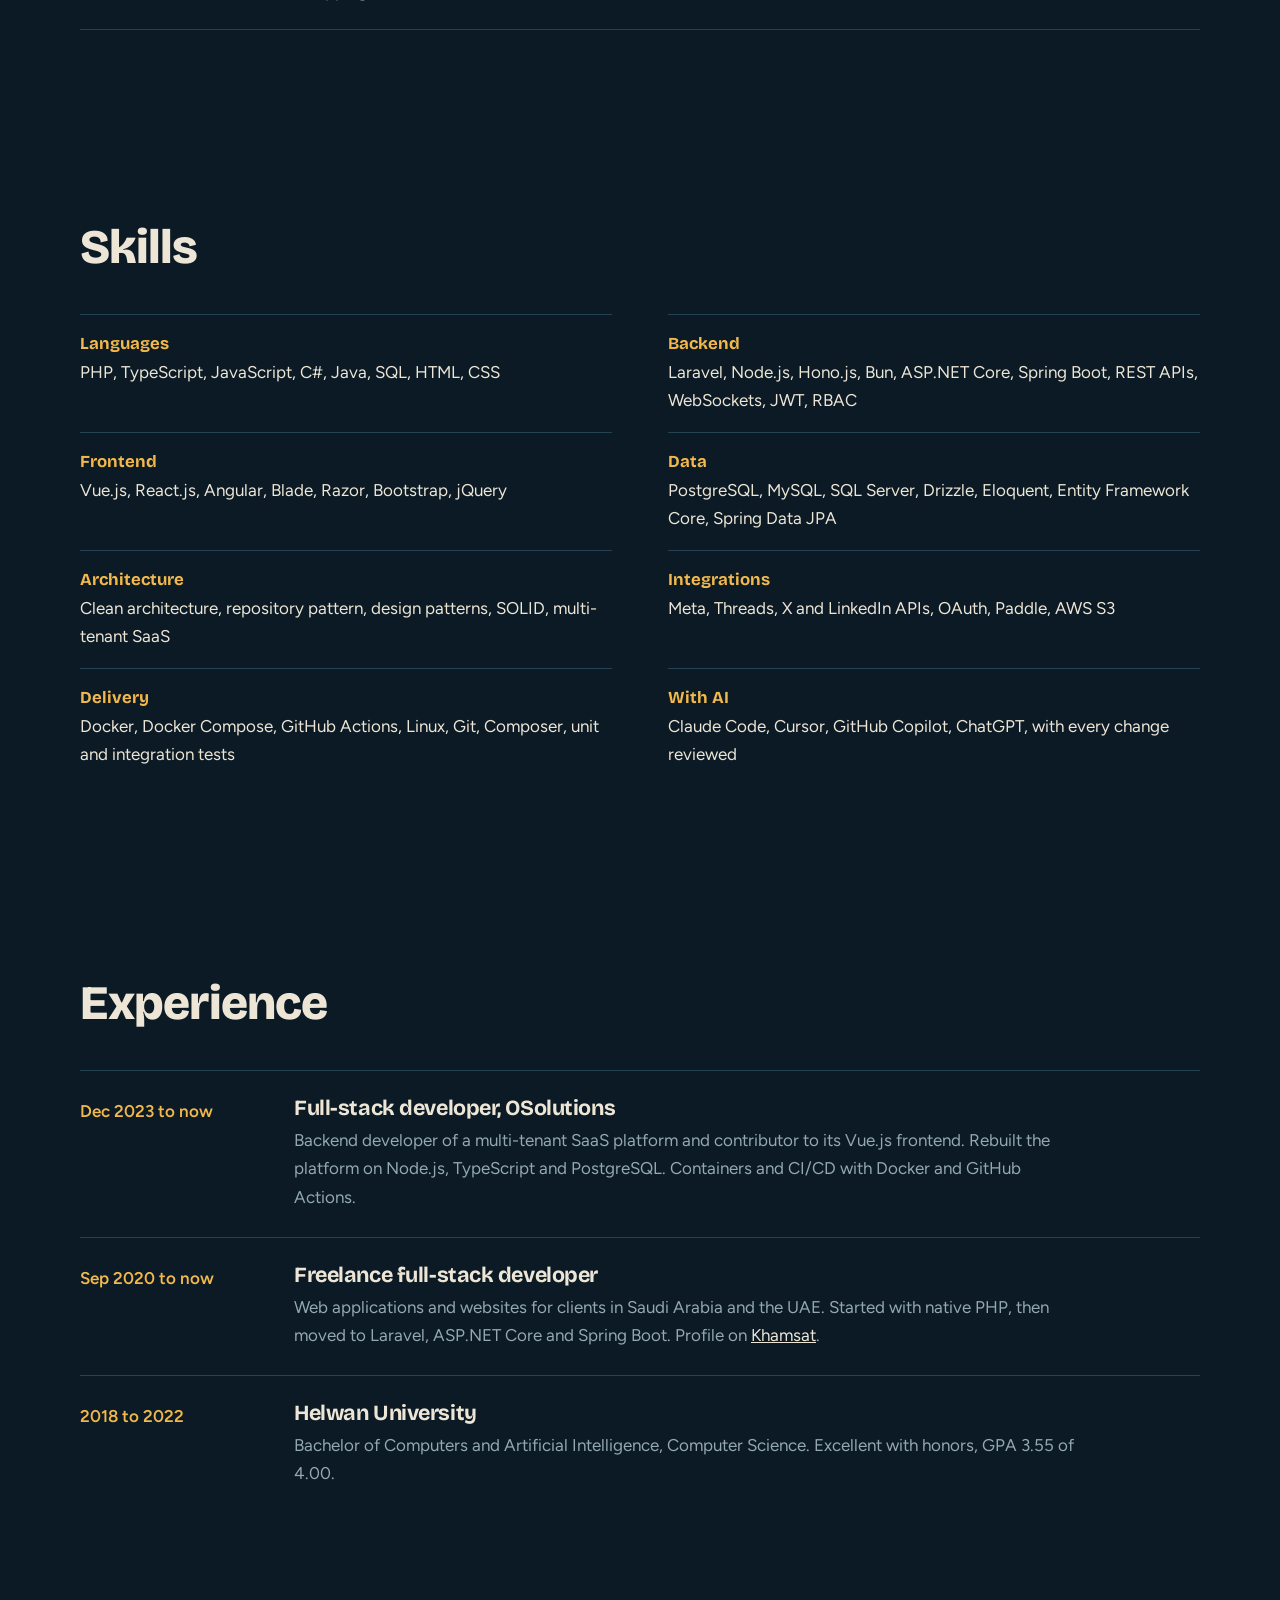
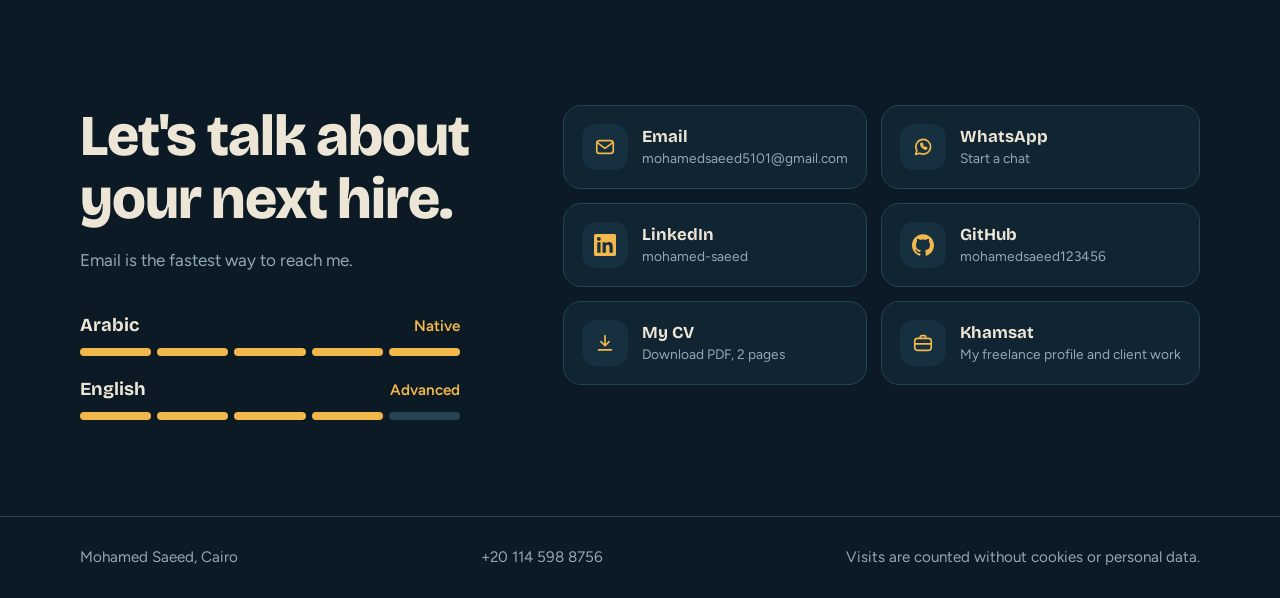
==== commit b554d8c3: "update" ====
--- a/index.html
+++ b/index.html
@@ -11,10 +11,15 @@
   <link rel="alternate" hreflang="ar" href="https://mohamedsaeed123456.github.io/ar/">
   <link rel="alternate" hreflang="x-default" href="https://mohamedsaeed123456.github.io/">
   <meta property="og:title" content="Mohamed Saeed | Full-Stack Developer">
-  <meta property="og:description" content="Full-stack developer building SaaS platforms and APIs. Owner of the Markly backend.">
+  <meta property="og:description" content="Full-stack developer building SaaS platforms and APIs.">
   <meta property="og:type" content="website">
   <meta property="og:url" content="https://mohamedsaeed123456.github.io/">
   <meta property="og:locale" content="en_US">
+  <meta property="og:image" content="https://mohamedsaeed123456.github.io/assets/og-image.png">
+  <meta property="og:image:width" content="1200">
+  <meta property="og:image:height" content="630">
+  <meta property="og:image:alt" content="Mohamed Saeed, Full-Stack Developer">
+  <meta name="twitter:card" content="summary_large_image">
   <script>
     (function(){try{var t=localStorage.getItem('theme');if(t!=='light'&&t!=='dark'){t='dark'}document.documentElement.setAttribute('data-theme',t)}catch(e){document.documentElement.setAttribute('data-theme','dark')}})();
   </script>
@@ -32,7 +37,6 @@
       <span>Mohamed Saeed</span>
     </a>
     <nav aria-label="Main">
-      <a href="#markly">Markly</a>
       <a href="#roles">Roles</a>
       <a href="#projects">Projects</a>
       <a href="#skills">Skills</a>
@@ -50,15 +54,14 @@
       <div class="hero-copy">
         <p class="where">Full-stack developer, Cairo</p>
         <h1>I build the screen,<br>the API behind it,<br>and the database under it.</h1>
-        <p class="lead">Five years of shipping web products with Laravel, Node.js, TypeScript and Vue.js. I own the backend of Markly, a multi-tenant SaaS platform with live customers.</p>
+        <p class="lead">Five years of shipping web products with Laravel, Node.js, TypeScript and Vue.js. I build the backend of a multi-tenant SaaS platform used by real customers.</p>
         <div class="actions">
           <a class="btn primary" href="Mohamed_Saeed.pdf" download>Download CV</a>
-          <a class="btn" href="https://app.markly.digital/" target="_blank" rel="noopener">Open Markly</a>
           <a class="btn ghost" href="#roles">What can I do for you?</a>
         </div>
       </div>
 
-      <figure class="flow" aria-label="Diagram: a Vue.js client sends a request to a Hono.js API, which queries PostgreSQL">
+      <figure class="flow" aria-label="Diagram: a Vue.js client sends a request to a REST API, which queries PostgreSQL">
         <svg viewBox="0 0 520 420" aria-hidden="true" dir="ltr">
           <defs>
             <linearGradient id="g" x1="0" x2="1"><stop offset="0" stop-color="#F2B84B"/><stop offset="1" stop-color="#7FC8A9"/></linearGradient>
@@ -69,7 +72,7 @@
           <path id="p2b" class="wire wire-back" d="M284 340 V256"/>
 
           <g class="node n1"><rect x="150" y="44" width="220" height="68" rx="14"/><text x="260" y="74" text-anchor="middle" class="t1">Vue.js client</text><text x="260" y="96" text-anchor="middle" class="t2">Axios, roles, routing</text></g>
-          <g class="node n2"><rect x="150" y="196" width="220" height="60" rx="14"/><text x="260" y="224" text-anchor="middle" class="t1">Hono.js API</text><text x="260" y="244" text-anchor="middle" class="t2">JWT, RBAC, tenants</text></g>
+          <g class="node n2"><rect x="150" y="196" width="220" height="60" rx="14"/><text x="260" y="224" text-anchor="middle" class="t1">REST API</text><text x="260" y="244" text-anchor="middle" class="t2">Auth, roles, validation</text></g>
           <g class="node n3"><rect x="150" y="340" width="220" height="68" rx="14"/><text x="260" y="370" text-anchor="middle" class="t1">PostgreSQL</text><text x="260" y="392" text-anchor="middle" class="t2">Drizzle ORM</text></g>
 
           <circle r="6" fill="url(#g)" class="pkt" opacity="0"><animateMotion dur="2.6s" repeatCount="indefinite" begin="0.4s"><mpath href="#p1"/></animateMotion><animate attributeName="opacity" values="0;1;1;0" keyTimes="0;0.12;0.88;1" dur="2.6s" begin="0.4s" repeatCount="indefinite"/></circle>
@@ -77,47 +80,19 @@
           <circle r="5" fill="#7FC8A9" class="pkt" opacity="0"><animateMotion dur="2.6s" repeatCount="indefinite" begin="1.6s"><mpath href="#p2b"/></animateMotion><animate attributeName="opacity" values="0;1;1;0" keyTimes="0;0.12;0.88;1" dur="2.6s" begin="1.6s" repeatCount="indefinite"/></circle>
           <circle r="5" fill="#7FC8A9" class="pkt" opacity="0"><animateMotion dur="2.6s" repeatCount="indefinite" begin="2.2s"><mpath href="#p1b"/></animateMotion><animate attributeName="opacity" values="0;1;1;0" keyTimes="0;0.12;0.88;1" dur="2.6s" begin="2.2s" repeatCount="indefinite"/></circle>
         </svg>
-        <figcaption>How a request moves through Markly</figcaption>
+        <figcaption>A typical request path</figcaption>
       </figure>
     </section>
     <section class="numbers" aria-label="Key numbers">
 
       <div><b dir="ltr" data-count="5" data-suffix="+">5+</b><span>years building web products</span></div>
 
-      <div><b dir="ltr" data-count="1000" data-suffix="">1,000</b><span>live users on Markly</span></div>
-
-      <div><b dir="ltr" data-count="10000" data-suffix="+">10,000+</b><span>users in load tests</span></div>
-
-      <div><b dir="ltr" data-count="4" data-suffix="">4</b><span>social platforms integrated</span></div>
-
-    </section>
-    <section class="markly" id="markly">
-      <div class="sec-head">
-        <h2>Markly</h2>
-        <p>A multi-tenant SaaS for marketing teams. I built it twice: first with Laravel and Vue.js, then from scratch on Node.js and PostgreSQL.</p>
-      </div>
-      <div class="markly-grid">
-        <ol class="steps">
-
-          <li><strong>Sign-in and invitations</strong><span>JWT auth, roles, users and companies. The first thing rebuilt, because everything else depends on it.</span></li>
-
-          <li><strong>Tasks</strong><span>A ClickUp-style board with real-time updates.</span></li>
-
-          <li><strong>CMS and social publishing</strong><span>Publish to Meta, Threads, X and LinkedIn from one place.</span></li>
-
-          <li><strong>Chat</strong><span>Real-time messaging over WebSockets.</span></li>
-
-          <li><strong>Billing</strong><span>Paddle subscriptions with plans, feature limits, usage tracking and add-ons.</span></li>
-
-        </ol>
-        <aside class="stackbox">
-          <h3>Stack</h3>
-          <p>Node.js, TypeScript, Hono.js, PostgreSQL, Drizzle ORM, Vue.js, Docker, GitHub Actions</p>
-          <h3>Version one</h3>
-          <p>Laravel, MySQL, Vue.js</p>
-          <a class="btn primary" href="https://app.markly.digital/" target="_blank" rel="noopener">Open the live app</a>
-        </aside>
-      </div>
+      <div><b dir="ltr" data-count="8" data-suffix="">8</b><span>projects built</span></div>
+
+      <div><b dir="ltr" data-count="4" data-suffix="">4</b><span>backend stacks in use</span></div>
+
+      <div><b dir="ltr" data-count="3" data-suffix="">3</b><span>database engines</span></div>
+
     </section>
     <section class="roles" id="roles">
       <div class="sec-head">
@@ -144,7 +119,7 @@
         </div>
         <div class="panel" id="panel" role="tabpanel" aria-live="polite" tabindex="0"></div>
       </div>
-      <script type="application/json" id="roles-data">{"labels": {"tools": "Tools", "proof_title": "Where I have done it", "download": "Download the CV for this role"}, "roles": {"full": {"title": "Full-stack developer", "sum": "I take a feature from the database to the screen and own it in production.", "tags": ["Laravel and Vue.js", "Node.js and TypeScript", "PostgreSQL and MySQL", "Docker", "GitHub Actions"], "proof": ["Markly: backend owner, part of the Vue.js frontend, rebuilt from scratch on Node.js", "Fiedk: the complete Vue.js frontend of a delivery app", "Medical e-commerce: storefront and admin panel in Laravel"], "href": "cv/Mohamed_Saeed_Full-Stack.pdf"}, "backend": {"title": "Backend developer", "sum": "APIs, databases and multi-tenant SaaS backends, with the stack chosen to fit the product.", "tags": ["Node.js and TypeScript", "Laravel", "ASP.NET Core", "Spring Boot", "PostgreSQL, MySQL, SQL Server", "JWT and RBAC", "Docker"], "proof": ["Markly: backend owner, first on Laravel and then rebuilt on Node.js and PostgreSQL", "E-commerce API: transactional checkout with consistent stock", "Integrations: Meta, Threads, X, LinkedIn and Paddle"], "note": "My production experience is in Laravel and Node.js. ASP.NET Core and Spring Boot come from freelance and personal projects.", "href": "cv/Mohamed_Saeed_Backend.pdf"}, "frontend": {"title": "Frontend developer", "sum": "Vue.js interfaces that talk to real APIs, with role-based routing and a clean API layer.", "tags": ["Vue.js", "JavaScript and TypeScript", "Axios", "React.js", "Angular", "HTML and CSS"], "proof": ["Fiedk: the entire frontend, with user roles, service bundles and dynamic routing", "Markly: frontend of several modules, complete frontend of others", "Vue.js course on Udemy"], "href": "cv/Mohamed_Saeed_Frontend.pdf"}, "node": {"title": "Backend developer, Node.js", "sum": "REST APIs and real-time services on Node.js, TypeScript and PostgreSQL, with tests and clean architecture.", "tags": ["Hono.js", "TypeScript", "PostgreSQL", "Drizzle ORM", "JWT and RBAC", "WebSockets"], "proof": ["Markly rebuild: auth, invitations, tasks, chat, CMS and billing", "E-commerce API: variants, inventory, checkout and transactional orders", "1,000 live users, load-tested with 10,000+"], "href": "cv/Mohamed_Saeed_Backend-NodeJS.pdf"}, "php": {"title": "Backend developer, PHP and Laravel", "sum": "Laravel applications, admin systems and billing, from my first native PHP sites to a multi-tenant SaaS.", "tags": ["Laravel", "Eloquent ORM", "MySQL", "Blade", "Composer", "Unit tests"], "proof": ["Markly version one: Laravel, MySQL and Vue.js", "ConnectIN CRM: clients, leads and follow-ups", "Client sites for Saudi Arabia and the UAE: cart, payments and SMS"], "href": "cv/Mohamed_Saeed_Backend-PHP-Laravel.pdf"}, "net": {"title": "Backend developer, ASP.NET Core", "sum": "ASP.NET Core applications with Entity Framework Core, authentication, roles and asynchronous processing.", "tags": ["ASP.NET Core MVC and Web API", "C#", "Entity Framework Core", "SQL Server", "LINQ"], "proof": ["Social media app: authentication, real-time chat and media uploads", "Freelance ASP.NET Core applications for clients"], "note": "My .NET work comes from freelance and personal projects. My production experience is in Laravel and Node.js.", "href": "cv/Mohamed_Saeed_Backend-DotNet.pdf"}, "java": {"title": "Backend developer, Java Spring Boot", "sum": "Spring Boot REST APIs with Spring Data JPA, role-based access, WebSockets and tests.", "tags": ["Java", "Spring Boot", "Spring Data JPA", "Hibernate", "MySQL", "JUnit"], "proof": ["Employee management in Spring Boot and Angular: roles, WebSocket notifications and tests", "Freelance Spring Boot applications for clients"], "note": "My Java work comes from freelance and personal projects. My production experience is in Laravel and Node.js.", "href": "cv/Mohamed_Saeed_Backend-Java.pdf"}}}</script>
+      <script type="application/json" id="roles-data">{"labels": {"tools": "Tools", "proof_title": "Where I have done it", "download": "Download the CV for this role"}, "roles": {"full": {"title": "Full-stack developer", "sum": "I take a feature from the database to the screen and own it in production.", "tags": ["Laravel and Vue.js", "Node.js and TypeScript", "PostgreSQL and MySQL", "Docker", "GitHub Actions"], "proof": ["Multi-tenant SaaS platform: backend, part of the Vue.js frontend, rebuilt from scratch on Node.js", "Fiedk: the complete Vue.js frontend of a delivery app", "Medical e-commerce: storefront and admin panel in Laravel"], "href": "cv/Mohamed_Saeed_Full-Stack.pdf"}, "backend": {"title": "Backend developer", "sum": "APIs, databases and multi-tenant SaaS backends, with the stack chosen to fit the product.", "tags": ["Node.js and TypeScript", "Laravel", "ASP.NET Core", "Spring Boot", "PostgreSQL, MySQL, SQL Server", "JWT and RBAC", "Docker"], "proof": ["Multi-tenant SaaS platform: backend, first on Laravel and then rebuilt on Node.js and PostgreSQL", "E-commerce API: transactional checkout with consistent stock", "Integrations: Meta, Threads, X, LinkedIn and Paddle"], "note": "My production experience is in Laravel and Node.js. ASP.NET Core and Spring Boot come from freelance and personal projects.", "href": "cv/Mohamed_Saeed_Backend.pdf"}, "frontend": {"title": "Frontend developer", "sum": "Vue.js interfaces that talk to real APIs, with role-based routing and a clean API layer.", "tags": ["Vue.js", "JavaScript and TypeScript", "Axios", "React.js", "Angular", "HTML and CSS"], "proof": ["Fiedk: the entire frontend, with user roles, service bundles and dynamic routing", "SaaS platform: frontend of several modules, complete frontend of others", "Vue.js course on Udemy"], "href": "cv/Mohamed_Saeed_Frontend.pdf"}, "node": {"title": "Backend developer, Node.js", "sum": "REST APIs and real-time services on Node.js, TypeScript and PostgreSQL, with tests and clean architecture.", "tags": ["Hono.js", "TypeScript", "PostgreSQL", "Drizzle ORM", "JWT and RBAC", "WebSockets"], "proof": ["SaaS platform rebuild: auth, roles, real-time features and billing", "E-commerce API: variants, inventory, checkout and transactional orders", "Backend tested under load"], "href": "cv/Mohamed_Saeed_Backend-NodeJS.pdf"}, "php": {"title": "Backend developer, PHP and Laravel", "sum": "Laravel applications, admin systems and billing, from my first native PHP sites to a multi-tenant SaaS.", "tags": ["Laravel", "Eloquent ORM", "MySQL", "Blade", "Composer", "Unit tests"], "proof": ["SaaS platform version one: Laravel, MySQL and Vue.js", "CRM system: clients, leads and follow-ups", "Client sites for Saudi Arabia and the UAE: cart, payments and SMS"], "href": "cv/Mohamed_Saeed_Backend-PHP-Laravel.pdf"}, "net": {"title": "Backend developer, ASP.NET Core", "sum": "ASP.NET Core applications with Entity Framework Core, authentication, roles and asynchronous processing.", "tags": ["ASP.NET Core MVC and Web API", "C#", "Entity Framework Core", "SQL Server", "LINQ"], "proof": ["Social media app: authentication, real-time chat and media uploads", "Freelance ASP.NET Core applications for clients"], "note": "My .NET work comes from freelance and personal projects. My production experience is in Laravel and Node.js.", "href": "cv/Mohamed_Saeed_Backend-DotNet.pdf"}, "java": {"title": "Backend developer, Java Spring Boot", "sum": "Spring Boot REST APIs with Spring Data JPA, role-based access, WebSockets and tests.", "tags": ["Java", "Spring Boot", "Spring Data JPA", "Hibernate", "MySQL", "JUnit"], "proof": ["Employee management in Spring Boot and Angular: roles, WebSocket notifications and tests", "Freelance Spring Boot applications for clients"], "note": "My Java work comes from freelance and personal projects. My production experience is in Laravel and Node.js.", "href": "cv/Mohamed_Saeed_Backend-Java.pdf"}}}</script>
     </section>
     <section class="work" id="projects">
       <div class="sec-head">
@@ -168,7 +143,7 @@
       </div>
       <ul class="rows" id="rows">
 
-        <li data-tags="node php vue"><div><h3>Markly</h3><p>Multi-tenant SaaS: tasks, chat, forms, projects, CMS with social publishing, billing. Live.</p></div><span class="tech" dir="ltr">Node.js, TypeScript, Hono.js, PostgreSQL, Vue.js</span></li>
+        <li data-tags="node php vue"><div><h3>SaaS platform</h3><p>Multi-tenant SaaS platform for marketing teams: backend and part of the frontend. Used by real customers.</p></div><span class="tech" dir="ltr">Node.js, TypeScript, Hono.js, PostgreSQL, Vue.js</span></li>
 
         <li data-tags="vue"><div><h3>Fiedk</h3><p>Delivery and services mobile app, similar to Talabat. I built the whole frontend: user roles, service bundles, dynamic routing and a modular API layer.</p></div><span class="tech" dir="ltr">Vue.js, Axios, REST APIs</span></li>
 
@@ -176,7 +151,7 @@
 
         <li data-tags="php"><div><h3>Medical e-commerce</h3><p>Product search and filtering, cart, guest checkout with stock validation, and an admin panel with an observer-based change log.</p></div><span class="tech" dir="ltr">Laravel, Blade, MySQL</span></li>
 
-        <li data-tags="php"><div><h3>ConnectIN CRM</h3><p>Clients, leads and follow-up activities with role-based access. Built for OSolutions.</p></div><span class="tech" dir="ltr">Laravel, Blade, MySQL</span></li>
+        <li data-tags="php"><div><h3>CRM system</h3><p>Clients, leads and follow-up activities with role-based access.</p></div><span class="tech" dir="ltr">Laravel, Blade, MySQL</span></li>
 
         <li data-tags="net"><div><h3>Social media app</h3><p>Authentication, real-time chat, and photo and video uploads.</p></div><span class="tech" dir="ltr">ASP.NET Core MVC, Entity Framework Core</span></li>
 
@@ -212,7 +187,7 @@
       <div class="sec-head"><h2>Experience</h2></div>
       <ol class="timeline">
 
-        <li><time>Dec 2023 to now</time><div><h3>Full-stack developer, OSolutions</h3><p>Owner of the Markly backend. Contributed to the Vue.js frontend. Rebuilt the platform on Node.js, TypeScript and PostgreSQL. Containers and CI/CD with Docker and GitHub Actions.</p></div></li>
+        <li><time>Dec 2023 to now</time><div><h3>Full-stack developer, OSolutions</h3><p>Backend developer of a multi-tenant SaaS platform and contributor to its Vue.js frontend. Rebuilt the platform on Node.js, TypeScript and PostgreSQL. Containers and CI/CD with Docker and GitHub Actions.</p></div></li>
 
         <li><time>Sep 2020 to now</time><div><h3>Freelance full-stack developer</h3><p>Web applications and websites for clients in Saudi Arabia and the UAE. Started with native PHP, then moved to Laravel, ASP.NET Core and Spring Boot. Profile on <a href="https://khamsat.com/user/mohamedsaeed1111" target="_blank" rel="noopener">Khamsat</a>.</p></div></li>
 
--- a/assets/site.css
+++ b/assets/site.css
@@ -287,47 +287,6 @@
   text-align: start;
 }
 .numbers span { color: var(--mute); font-size: .98rem; }
-
-/* ---- sections/markly.css ---- */
-.markly-grid { display: grid; grid-template-columns: 1.4fr .8fr; gap: 36px; align-items: start; }
-
-.steps { position: relative; margin: 0; padding: 0; list-style: none; counter-reset: step; }
-.steps::before {
-  content: "";
-  position: absolute;
-  inset-inline-start: 11px;
-  top: 10px;
-  bottom: 10px;
-  width: 2px;
-  background: linear-gradient(var(--saffron), var(--line));
-}
-.steps li { position: relative; padding: 0 0 26px; padding-inline-start: 44px; counter-increment: step; }
-.steps li::before {
-  content: counter(step);
-  position: absolute;
-  inset-inline-start: 0;
-  top: 2px;
-  width: 24px;
-  height: 24px;
-  border: 2px solid var(--saffron);
-  border-radius: 50%;
-  background: var(--ink);
-  color: var(--saffron);
-  font: 700 .8rem/20px var(--font-display);
-  text-align: center;
-}
-.steps strong { display: block; margin-block-end: 2px; font: 700 1.2rem var(--font-display); }
-.steps span { color: var(--mute); }
-
-.stackbox {
-  padding: 26px;
-  border: 1px solid var(--line);
-  border-radius: var(--radius-m);
-  background: var(--panel);
-  transition: background-color .3s, border-color .3s;
-}
-.stackbox h3 { margin-block-end: 6px; color: var(--saffron); font-size: 1.05rem; }
-.stackbox p { margin-block-end: 20px; color: var(--sand); }
 
 /* ---- sections/roles.css ---- */
 .roles { background: linear-gradient(180deg, transparent, var(--panel-2), transparent); }
@@ -528,7 +487,7 @@
 /* ---- responsive.css ---- */
 @media (max-width: 900px) {
   .hero { grid-template-columns: 1fr; min-height: 0; }
-  .markly-grid, .roles-ui { grid-template-columns: 1fr; }
+  .roles-ui { grid-template-columns: 1fr; }
   .tablist { flex-direction: row; flex-wrap: wrap; }
 
   .numbers { grid-template-columns: repeat(2, 1fr); }
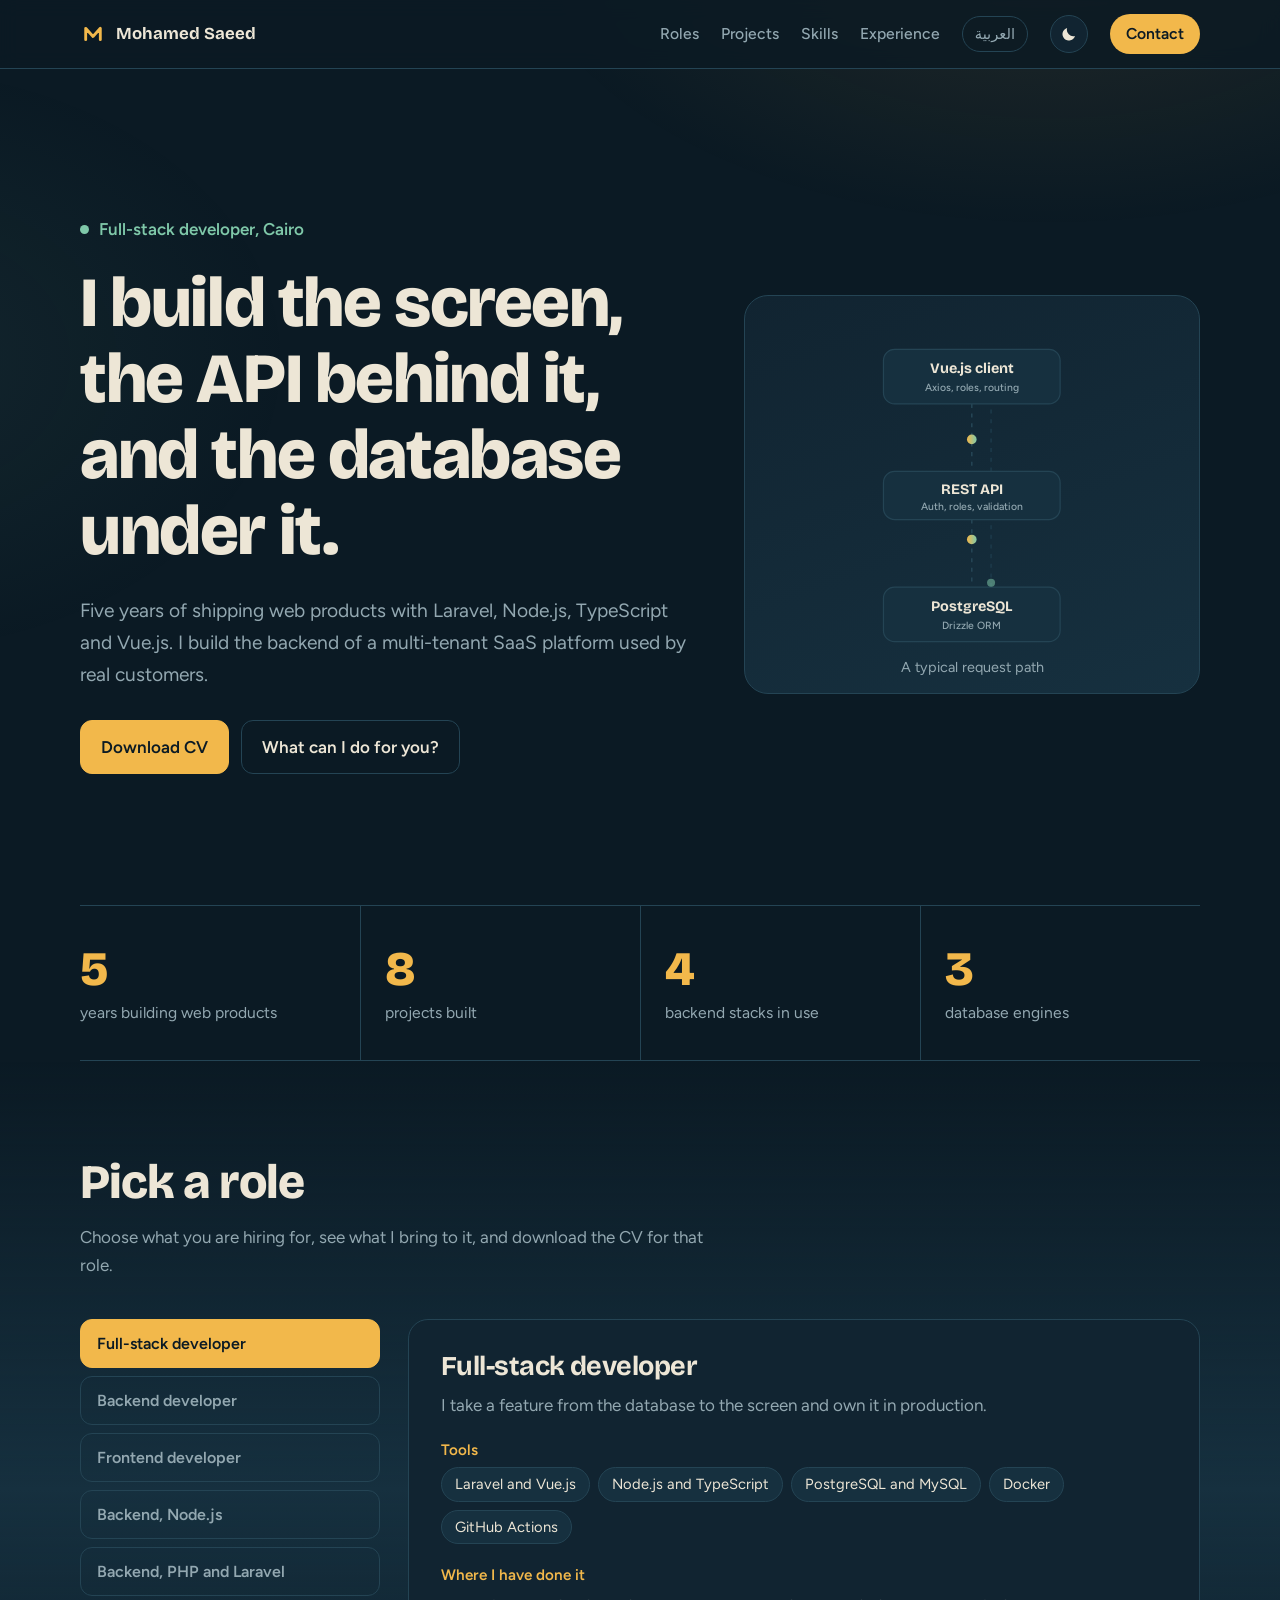
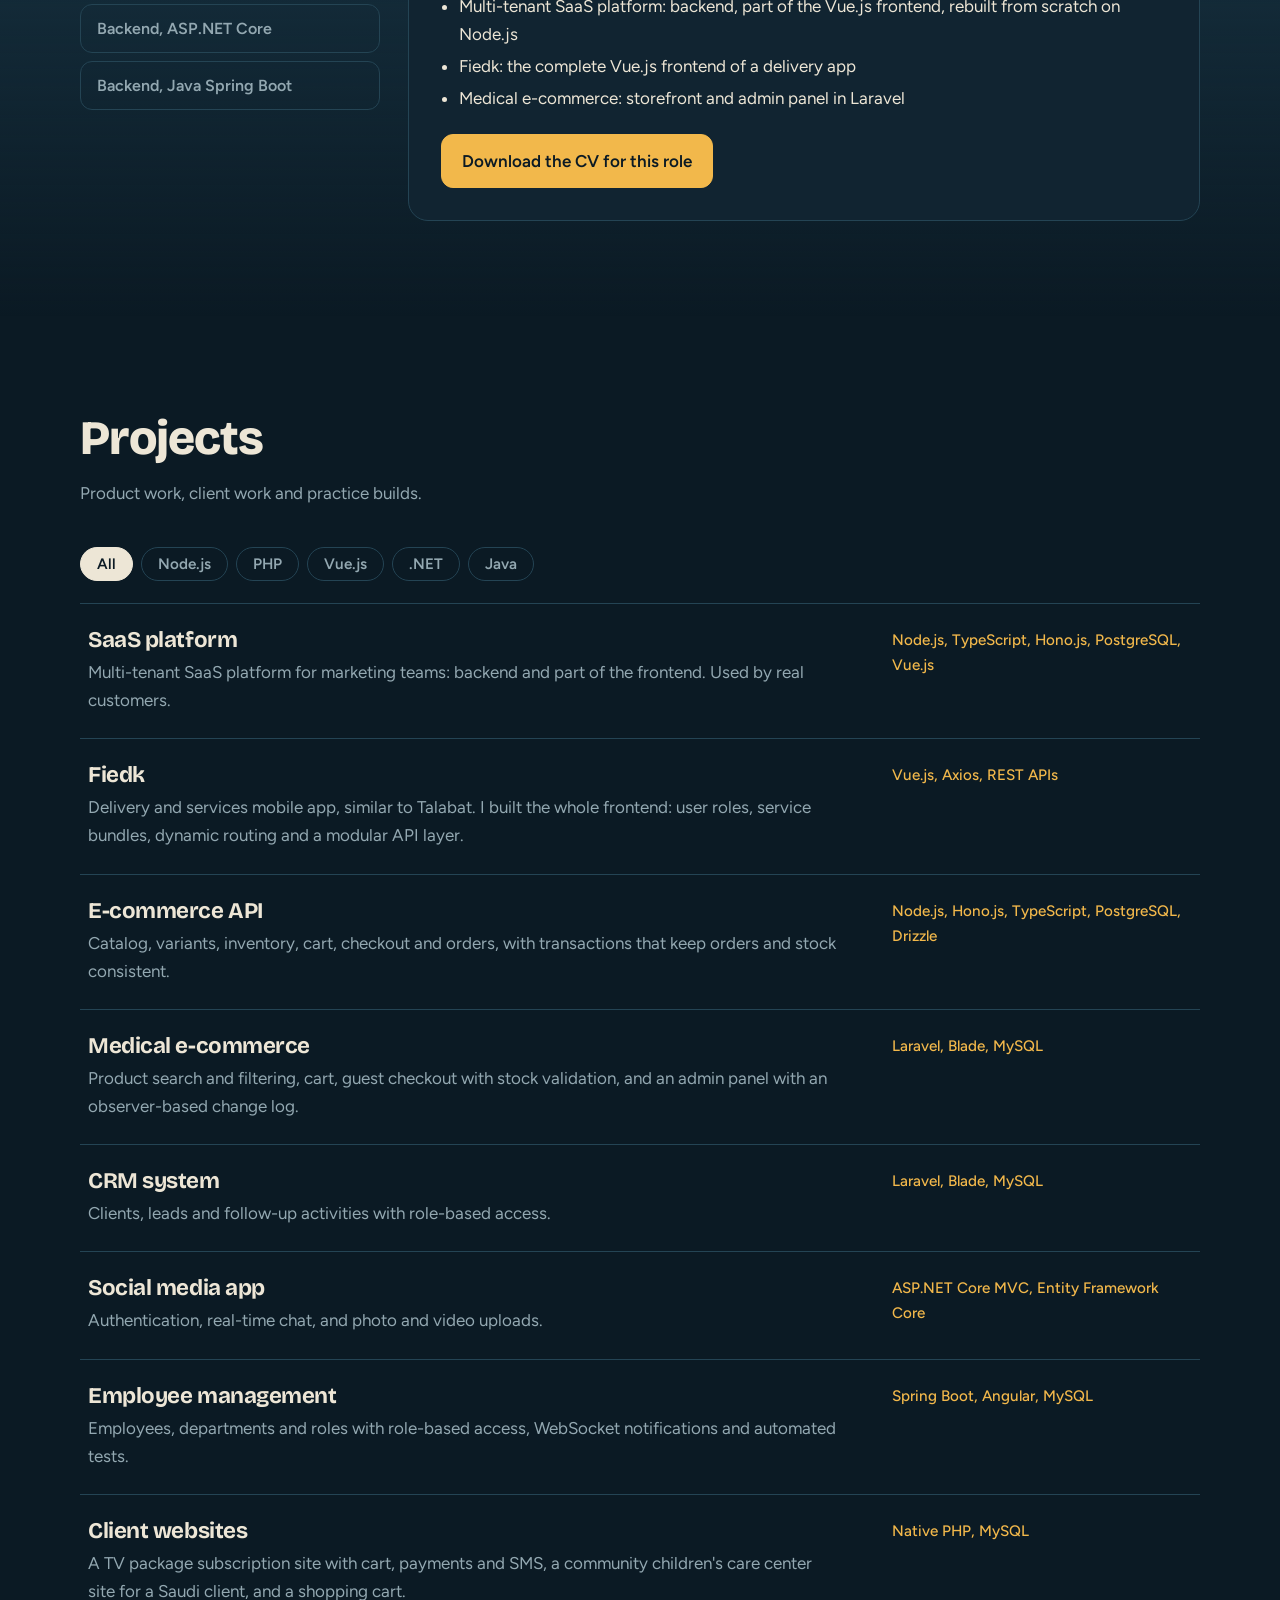
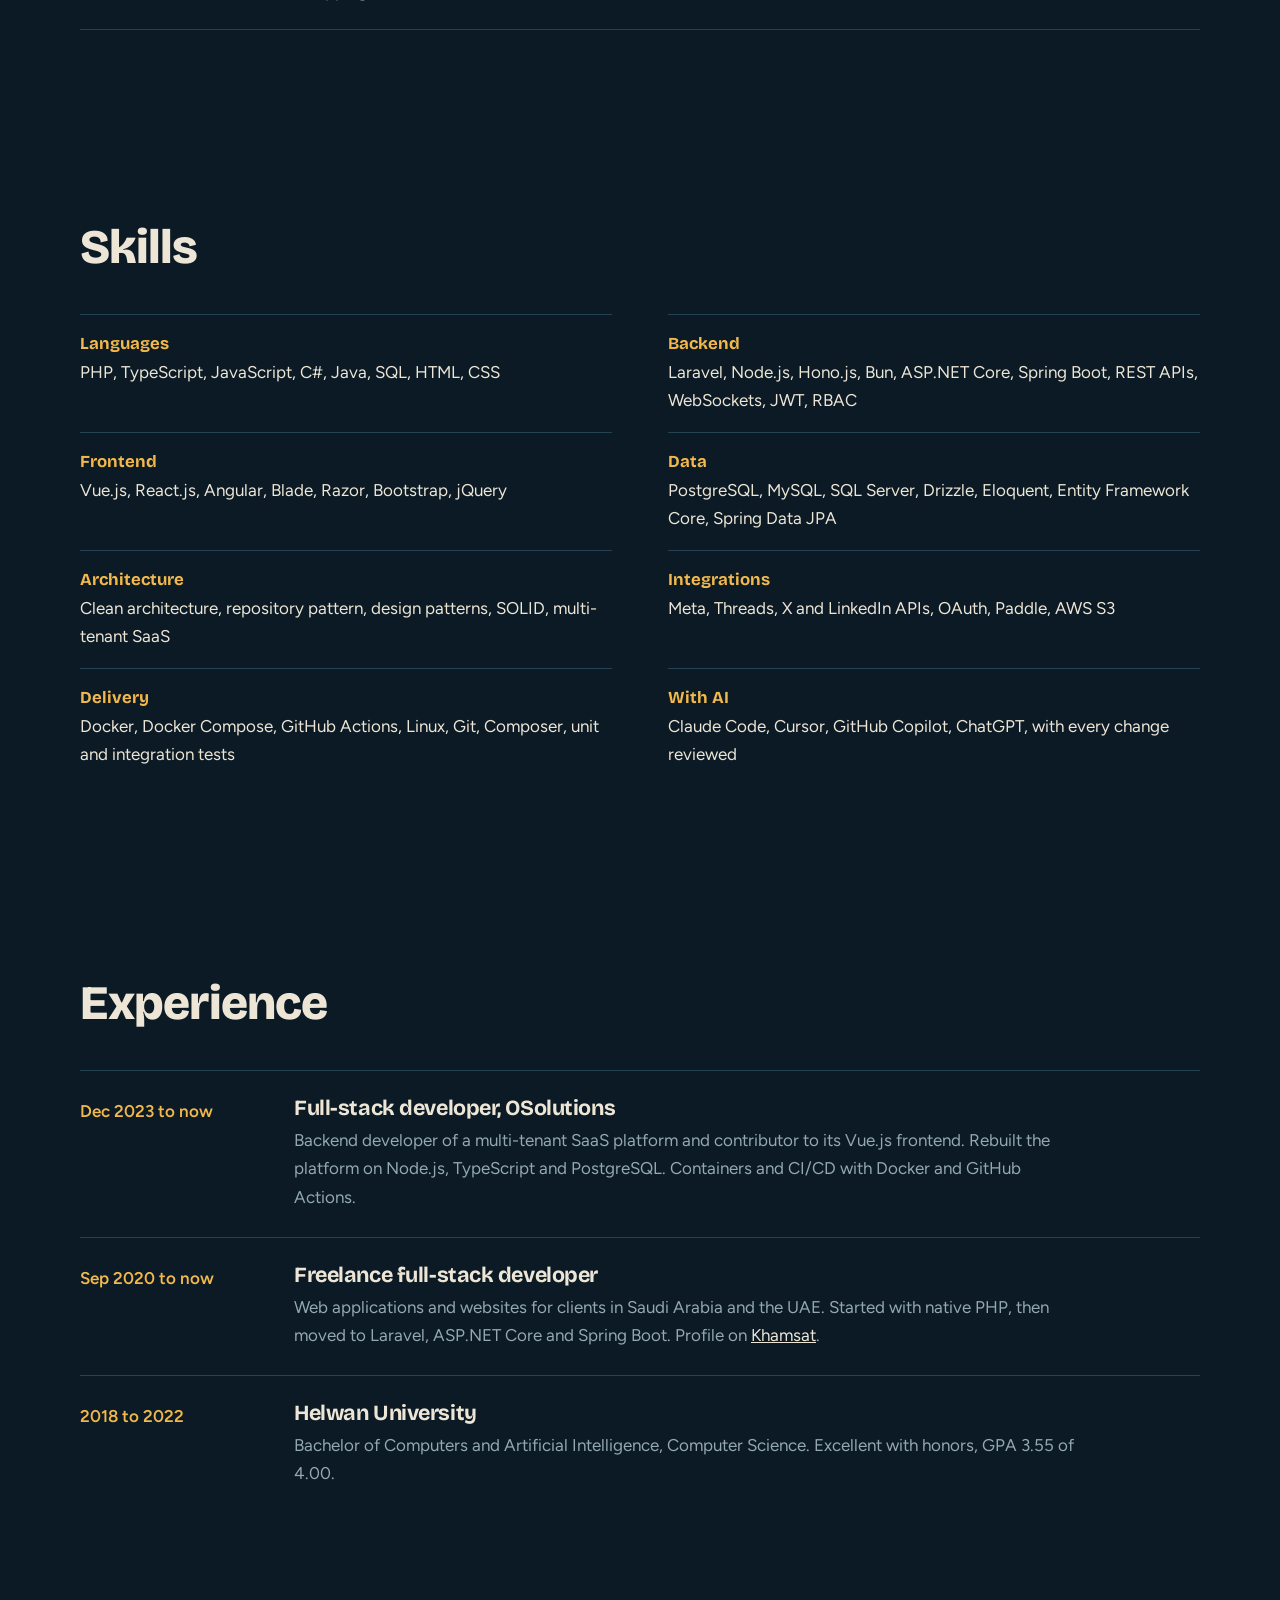
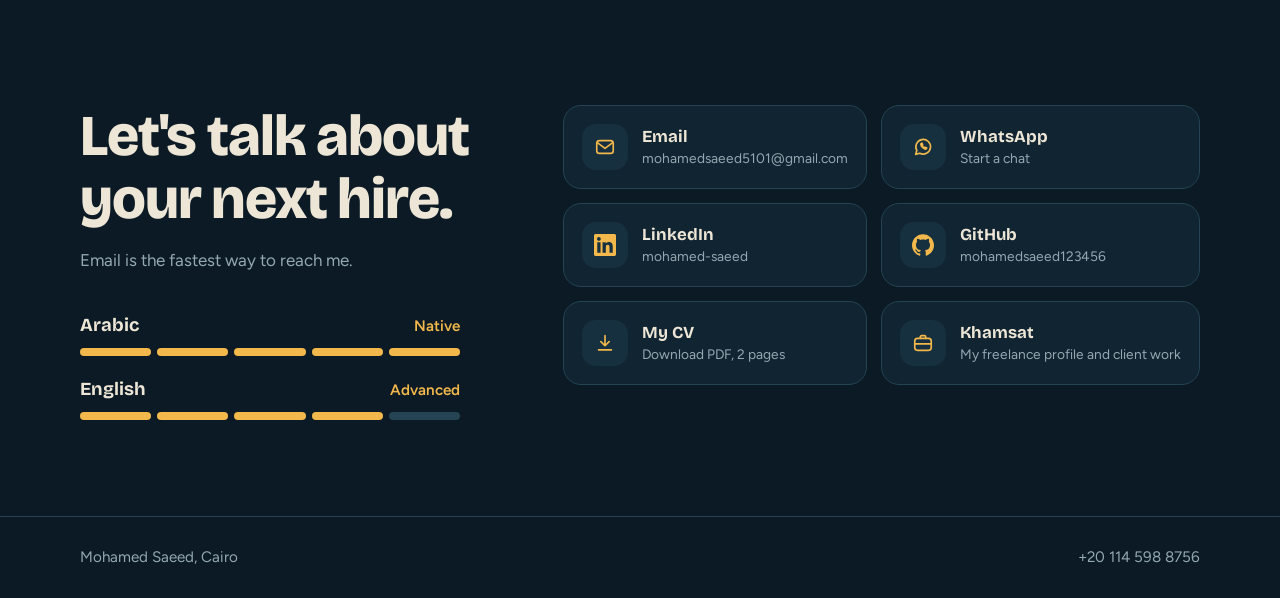
==== commit ad008680: "Update index.html" ====
--- a/index.html
+++ b/index.html
@@ -247,7 +247,6 @@
   <footer class="foot">
     <span>Mohamed Saeed, Cairo</span>
     <span dir="ltr">+20 114 598 8756</span>
-    <span id="privacy-note" hidden>Visits are counted without cookies or personal data.</span>
   </footer>
   <script src="assets/config.js"></script>
   <script src="assets/site.js"></script>
